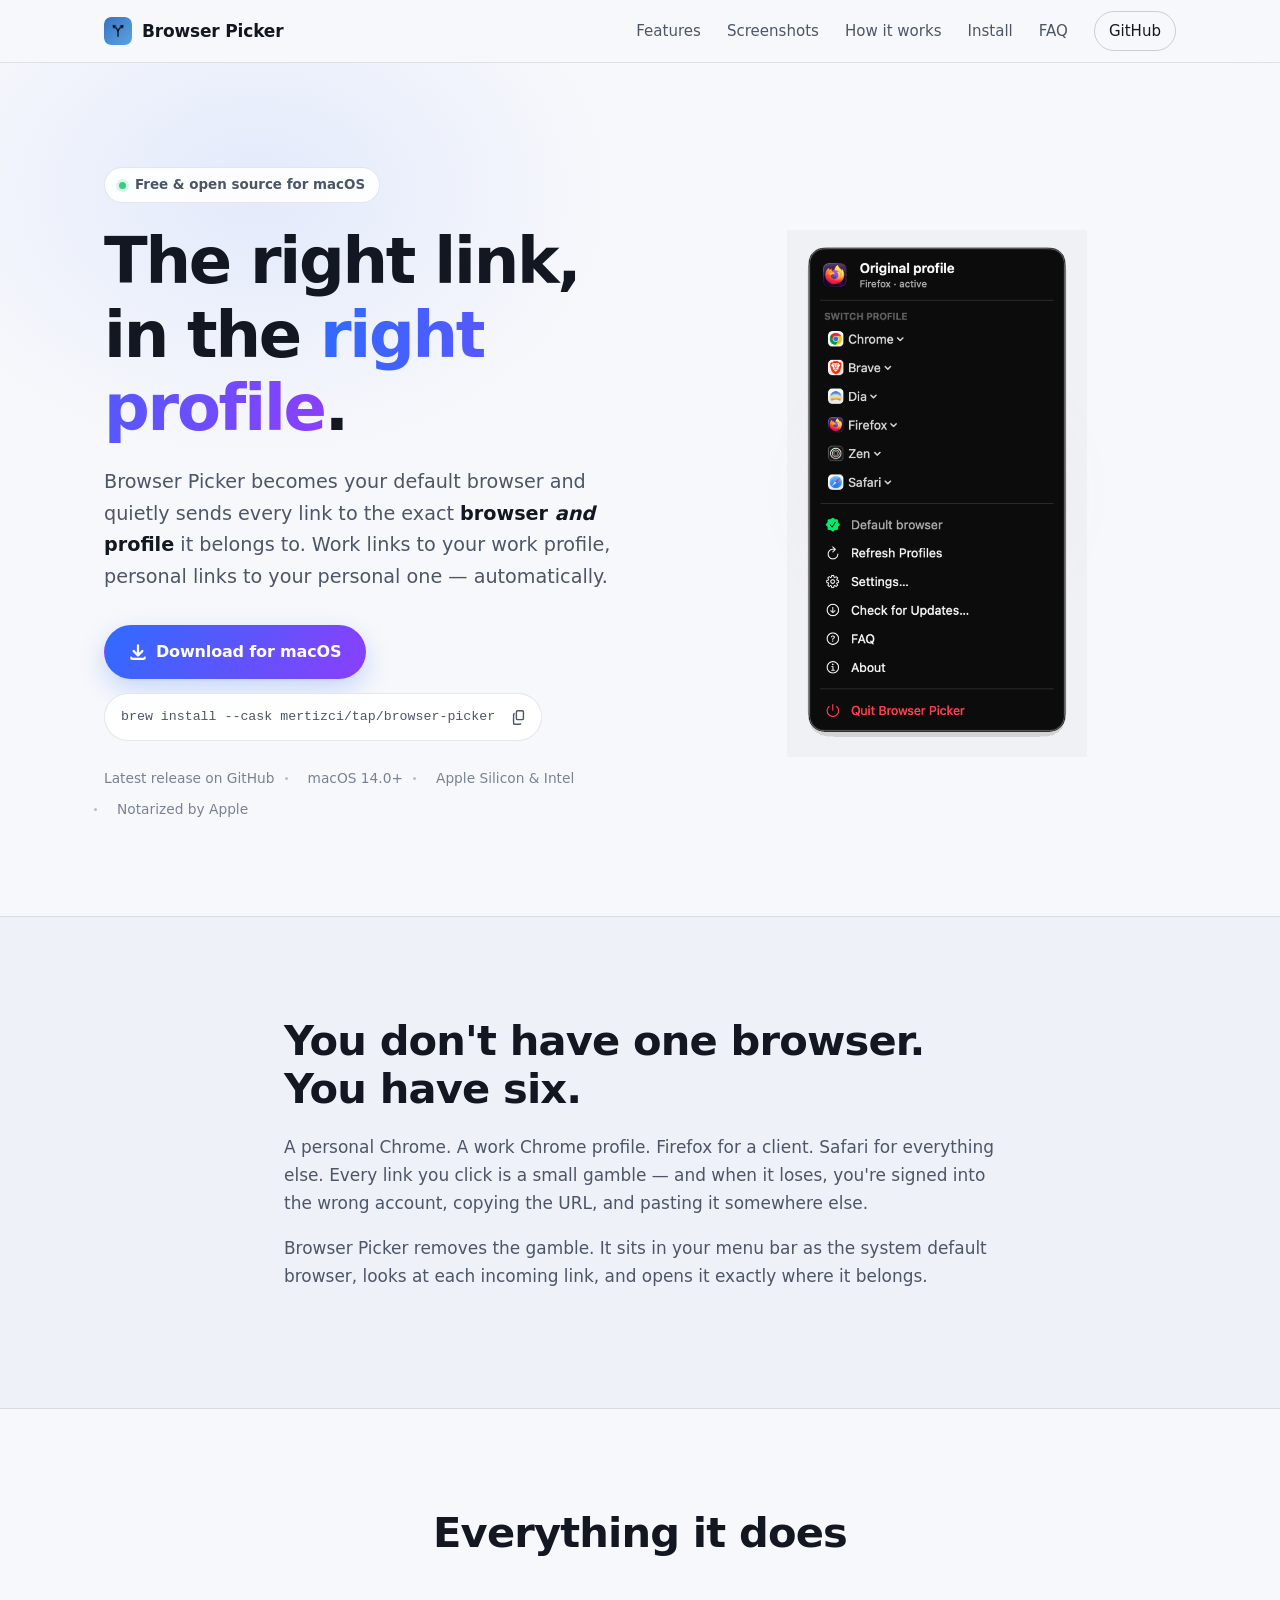
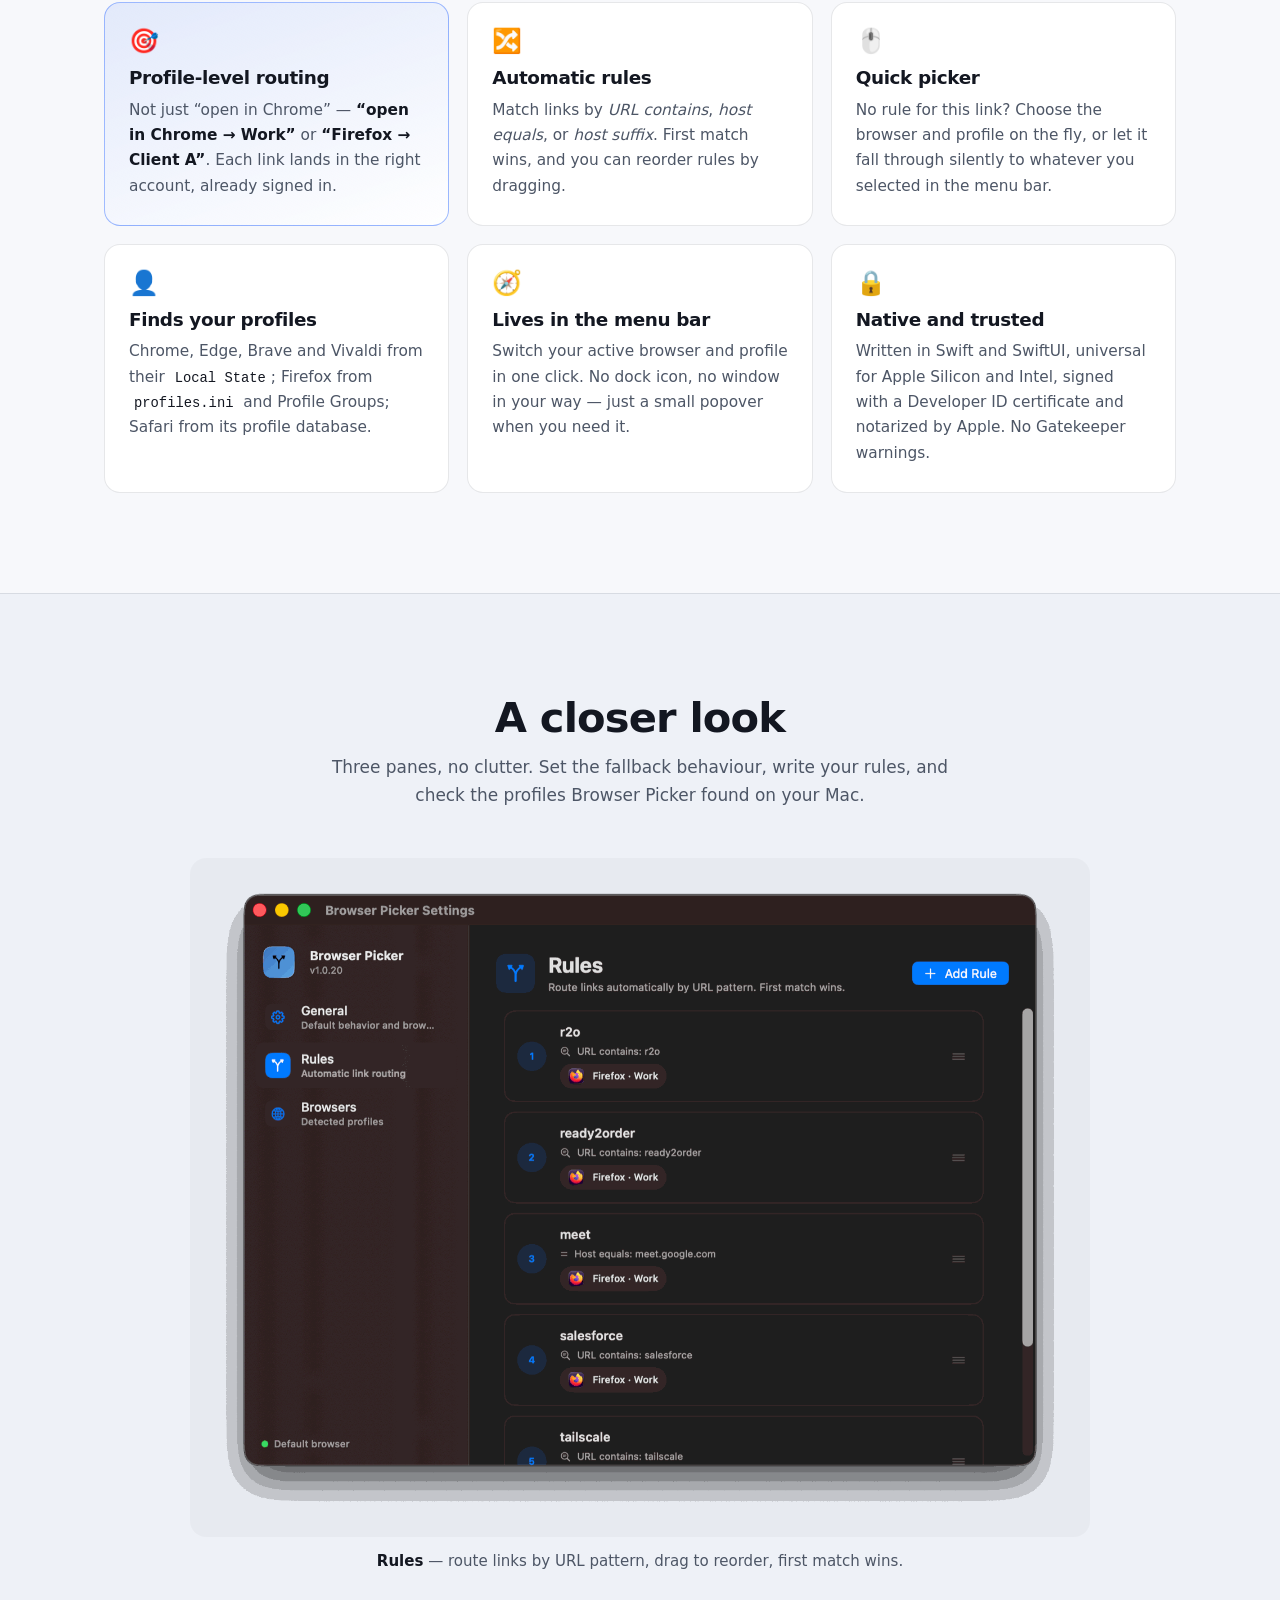
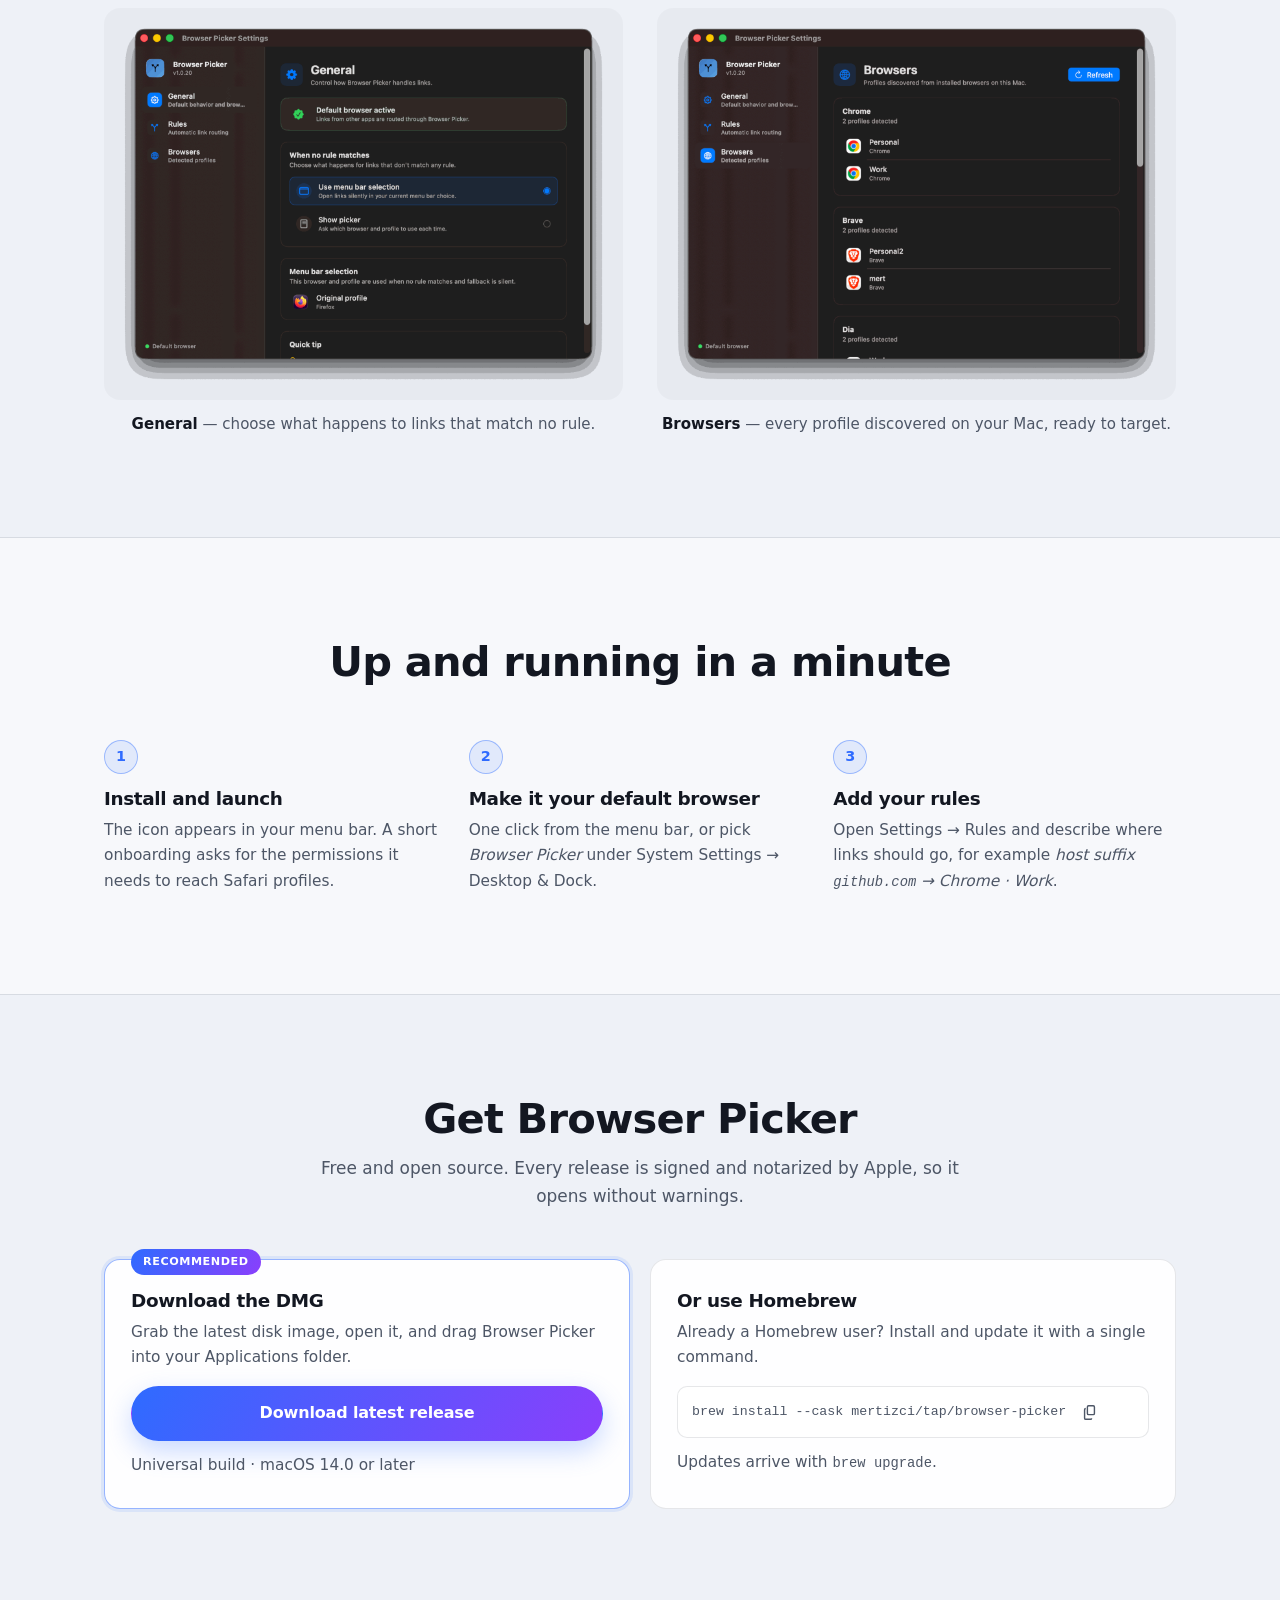
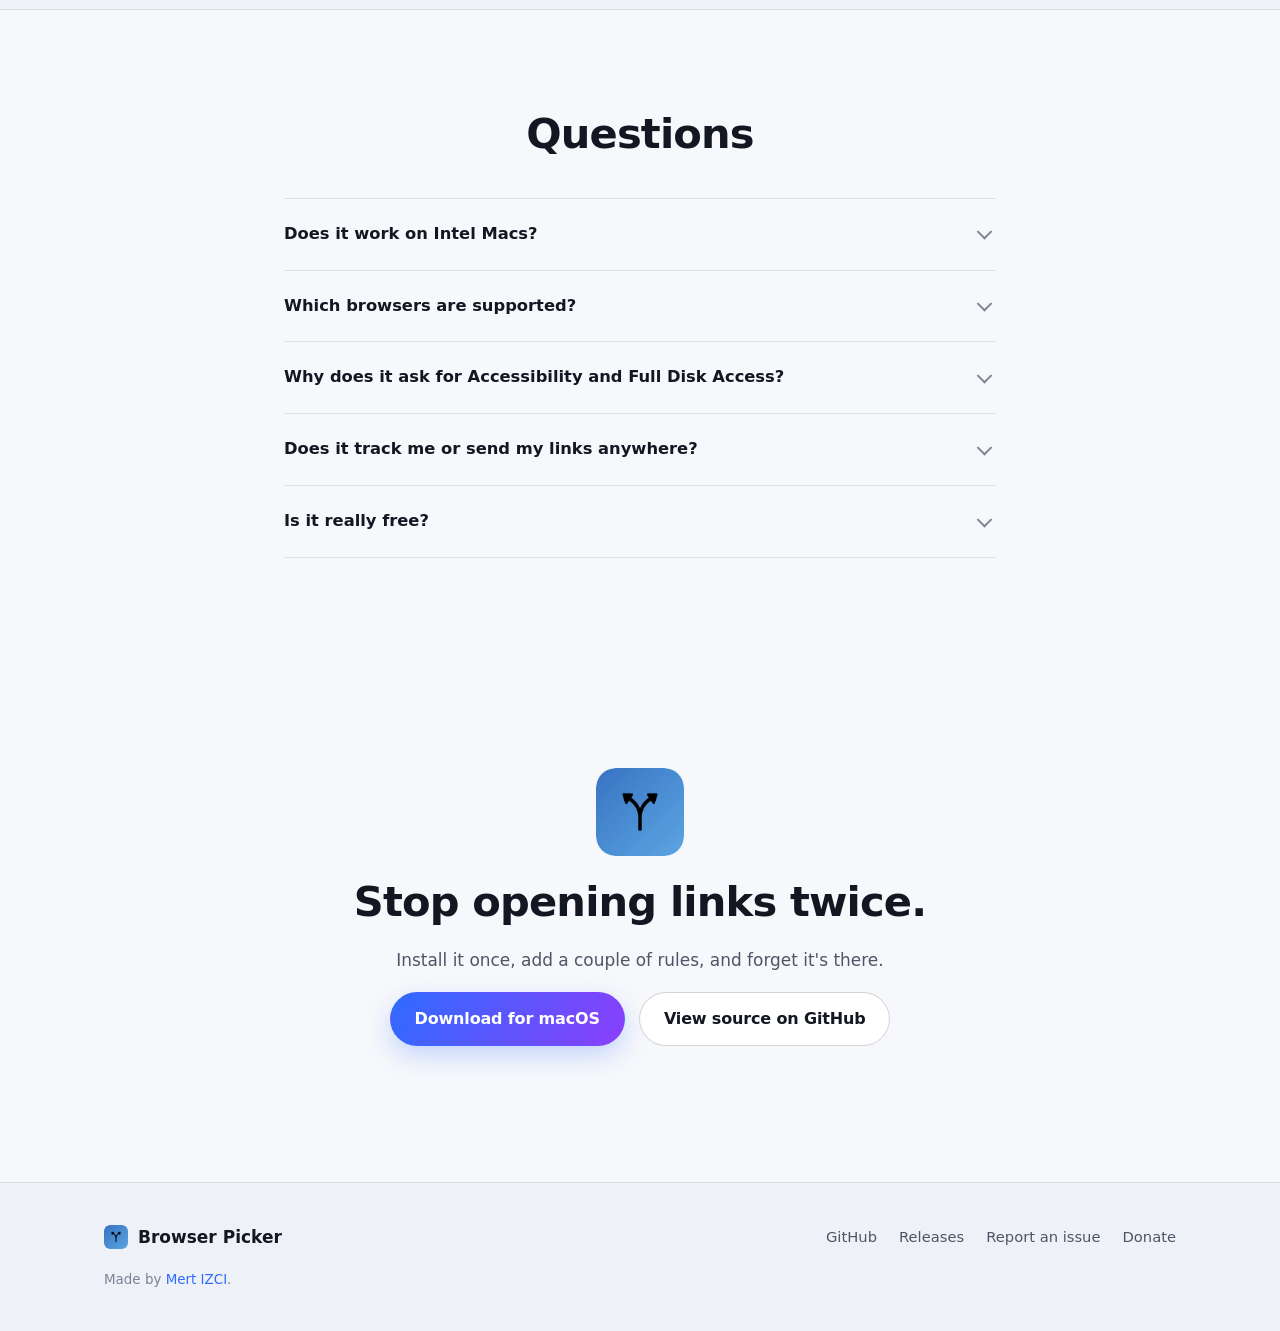
==== docs/index.html @ 1db5d1b0 "Add GitHub Pages landing page and app screenshots Give the project a proper front door for people wh" ====
<!DOCTYPE html>
<html lang="en">
<head>
<meta charset="UTF-8" />
<meta name="viewport" content="width=device-width, initial-scale=1.0" />
<title>Browser Picker — Send every link to the right browser profile on macOS</title>
<meta name="description" content="A native macOS menu bar app that becomes your default browser and routes every link to the right browser and profile — automatically with rules, or with a quick picker." />

<link rel="icon" type="image/png" sizes="128x128" href="assets/icon-128.png" />
<link rel="apple-touch-icon" href="assets/icon-256.png" />
<link rel="canonical" href="https://mertizci.github.io/browser-picker/" />

<meta property="og:type" content="website" />
<meta property="og:title" content="Browser Picker — the right link, in the right browser profile" />
<meta property="og:description" content="Native macOS menu bar app that routes every link to the right browser and profile — automatically with rules, or with a quick picker." />
<meta property="og:url" content="https://mertizci.github.io/browser-picker/" />
<meta property="og:image" content="https://mertizci.github.io/browser-picker/assets/og.jpg" />
<meta property="og:image:width" content="1200" />
<meta property="og:image:height" content="630" />
<meta name="twitter:card" content="summary_large_image" />

<link rel="preconnect" href="https://api.github.com" />
<link rel="stylesheet" href="styles.css" />
</head>
<body>

<a class="skip-link" href="#main">Skip to content</a>

<header class="site-header">
  <div class="container header-inner">
    <a class="brand" href="#top">
      <img src="assets/icon-128.png" alt="" width="28" height="28" />
      <span>Browser Picker</span>
    </a>
    <nav class="site-nav" aria-label="Primary">
      <a href="#features">Features</a>
      <a href="#screenshots">Screenshots</a>
      <a href="#how">How it works</a>
      <a href="#install">Install</a>
      <a href="#faq">FAQ</a>
      <a class="nav-cta" href="https://github.com/mertizci/browser-picker">GitHub</a>
    </nav>
  </div>
</header>

<main id="main">

  <!-- ───────────────────────── Hero ───────────────────────── -->
  <section class="hero" id="top">
    <div class="container hero-inner">
      <div class="hero-copy">
        <p class="eyebrow">
          <span class="dot"></span>
          Free &amp; open source for macOS
        </p>

        <h1>
          The right link,<br />
          in the <span class="grad">right profile</span>.
        </h1>

        <p class="lede">
          Browser Picker becomes your default browser and quietly sends every link to the exact
          <strong>browser <em>and</em> profile</strong> it belongs to. Work links to your work profile,
          personal links to your personal one — automatically.
        </p>

        <div class="cta-row">
          <a class="btn btn-primary" id="download-btn" href="https://github.com/mertizci/browser-picker/releases/latest">
            <svg viewBox="0 0 16 16" width="18" height="18" aria-hidden="true" fill="currentColor">
              <path d="M8 1a1 1 0 0 1 1 1v6.6l2.3-2.3a1 1 0 0 1 1.4 1.4l-4 4a1 1 0 0 1-1.4 0l-4-4a1 1 0 0 1 1.4-1.4L7 8.6V2a1 1 0 0 1 1-1Z"/>
              <path d="M2 12a1 1 0 0 1 1 1v0h10v0a1 1 0 1 1 2 0 2 2 0 0 1-2 2H3a2 2 0 0 1-2-2 1 1 0 0 1 1-1Z"/>
            </svg>
            <span>Download for macOS</span>
          </a>

          <div class="brew" role="group" aria-label="Install with Homebrew">
            <code id="brew-cmd">brew install --cask mertizci/tap/browser-picker</code>
            <button class="copy-btn" type="button" data-copy="#brew-cmd" aria-label="Copy Homebrew command">
              <svg viewBox="0 0 16 16" width="15" height="15" aria-hidden="true" fill="currentColor">
                <path d="M5 2a2 2 0 0 1 2-2h5a2 2 0 0 1 2 2v7a2 2 0 0 1-2 2H7a2 2 0 0 1-2-2V2Zm2-.5a.5.5 0 0 0-.5.5v7a.5.5 0 0 0 .5.5h5a.5.5 0 0 0 .5-.5V2a.5.5 0 0 0-.5-.5H7Z"/>
                <path d="M2 5a2 2 0 0 1 2-2v1.5A.5.5 0 0 0 3.5 5v9a.5.5 0 0 0 .5.5h5a.5.5 0 0 0 .5-.5H11a2 2 0 0 1-2 2H4a2 2 0 0 1-2-2V5Z"/>
              </svg>
            </button>
          </div>
        </div>

        <ul class="meta-row">
          <li id="version-line">Latest release on GitHub</li>
          <li>macOS 14.0+</li>
          <li>Apple Silicon &amp; Intel</li>
          <li>Notarized by Apple</li>
        </ul>
      </div>

      <div class="hero-art">
        <div class="glow" aria-hidden="true"></div>
        <img
          class="shot-menubar"
          src="assets/shots/menubar.png"
          width="569" height="1000"
          alt="The Browser Picker menu bar popover, listing installed browsers with their profiles and a shortcut to Settings."
        />
      </div>
    </div>
  </section>

  <!-- ───────────────────────── Problem ───────────────────────── -->
  <section class="section band" id="why">
    <div class="container narrow">
      <h2>You don't have one browser. You have six.</h2>
      <p class="section-lede">
        A personal Chrome. A work Chrome profile. Firefox for a client. Safari for everything else.
        Every link you click is a small gamble — and when it loses, you're signed into the wrong account,
        copying the URL, and pasting it somewhere else.
      </p>
      <p class="section-lede">
        Browser Picker removes the gamble. It sits in your menu bar as the system default browser,
        looks at each incoming link, and opens it exactly where it belongs.
      </p>
    </div>
  </section>

  <!-- ───────────────────────── Features ───────────────────────── -->
  <section class="section" id="features">
    <div class="container">
      <h2 class="center">Everything it does</h2>

      <div class="feature-grid">
        <article class="card highlight">
          <div class="card-icon">🎯</div>
          <h3>Profile-level routing</h3>
          <p>
            Not just “open in Chrome” — <strong>“open in Chrome → Work”</strong> or
            <strong>“Firefox → Client A”</strong>. Each link lands in the right account, already signed in.
          </p>
        </article>

        <article class="card">
          <div class="card-icon">🔀</div>
          <h3>Automatic rules</h3>
          <p>
            Match links by <em>URL contains</em>, <em>host equals</em>, or <em>host suffix</em>.
            First match wins, and you can reorder rules by dragging.
          </p>
        </article>

        <article class="card">
          <div class="card-icon">🖱️</div>
          <h3>Quick picker</h3>
          <p>
            No rule for this link? Choose the browser and profile on the fly, or let it fall through
            silently to whatever you selected in the menu bar.
          </p>
        </article>

        <article class="card">
          <div class="card-icon">👤</div>
          <h3>Finds your profiles</h3>
          <p>
            Chrome, Edge, Brave and Vivaldi from their <code>Local State</code>; Firefox from
            <code>profiles.ini</code> and Profile Groups; Safari from its profile database.
          </p>
        </article>

        <article class="card">
          <div class="card-icon">🧭</div>
          <h3>Lives in the menu bar</h3>
          <p>
            Switch your active browser and profile in one click. No dock icon, no window in your way —
            just a small popover when you need it.
          </p>
        </article>

        <article class="card">
          <div class="card-icon">🔒</div>
          <h3>Native and trusted</h3>
          <p>
            Written in Swift and SwiftUI, universal for Apple Silicon and Intel, signed with a
            Developer ID certificate and notarized by Apple. No Gatekeeper warnings.
          </p>
        </article>
      </div>
    </div>
  </section>

  <!-- ───────────────────────── Screenshots ───────────────────────── -->
  <section class="section band" id="screenshots">
    <div class="container">
      <h2 class="center">A closer look</h2>
      <p class="center section-lede">
        Three panes, no clutter. Set the fallback behaviour, write your rules, and check the profiles
        Browser Picker found on your Mac.
      </p>

      <div class="shots">
        <figure class="shot">
          <img src="assets/shots/rules.png" width="1600" height="1208" loading="lazy"
               alt="The Rules pane listing numbered routing rules, each showing its match pattern and destination browser profile." />
          <figcaption><strong>Rules</strong> — route links by URL pattern, drag to reorder, first match wins.</figcaption>
        </figure>

        <figure class="shot">
          <img src="assets/shots/settings.png" width="1600" height="1208" loading="lazy"
               alt="The General pane showing default browser status and the fallback behaviour options." />
          <figcaption><strong>General</strong> — choose what happens to links that match no rule.</figcaption>
        </figure>

        <figure class="shot">
          <img src="assets/shots/browsers.png" width="1600" height="1208" loading="lazy"
               alt="The Browsers pane listing detected browsers with the profiles found for each one." />
          <figcaption><strong>Browsers</strong> — every profile discovered on your Mac, ready to target.</figcaption>
        </figure>
      </div>
    </div>
  </section>

  <!-- ───────────────────────── How ───────────────────────── -->
  <section class="section" id="how">
    <div class="container">
      <h2 class="center">Up and running in a minute</h2>

      <ol class="steps">
        <li>
          <span class="step-num">1</span>
          <h3>Install and launch</h3>
          <p>The icon appears in your menu bar. A short onboarding asks for the permissions it needs to reach Safari profiles.</p>
        </li>
        <li>
          <span class="step-num">2</span>
          <h3>Make it your default browser</h3>
          <p>One click from the menu bar, or pick <em>Browser Picker</em> under System Settings → Desktop &amp; Dock.</p>
        </li>
        <li>
          <span class="step-num">3</span>
          <h3>Add your rules</h3>
          <p>Open Settings → Rules and describe where links should go, for example <em>host suffix <code>github.com</code> → Chrome · Work</em>.</p>
        </li>
      </ol>
    </div>
  </section>

  <!-- ───────────────────────── Install ───────────────────────── -->
  <section class="section band" id="install">
    <div class="container">
      <h2 class="center">Get Browser Picker</h2>
      <p class="center section-lede">
        Free and open source. Every release is signed and notarized by Apple, so it opens without warnings.
      </p>

      <div class="install-grid">
        <div class="install-card recommended">
          <span class="ribbon">Recommended</span>
          <h3>Download the DMG</h3>
          <p>Grab the latest disk image, open it, and drag Browser Picker into your Applications folder.</p>
          <a class="btn btn-primary full" id="dmg-btn" href="https://github.com/mertizci/browser-picker/releases/latest">
            Download latest release
          </a>
          <p class="fineprint" id="release-note">Universal build · macOS 14.0 or later</p>
        </div>

        <div class="install-card">
          <h3>Or use Homebrew</h3>
          <p>Already a Homebrew user? Install and update it with a single command.</p>
          <div class="brew standalone">
            <code id="brew-cmd-2">brew install --cask mertizci/tap/browser-picker</code>
            <button class="copy-btn" type="button" data-copy="#brew-cmd-2" aria-label="Copy Homebrew command">
              <svg viewBox="0 0 16 16" width="15" height="15" aria-hidden="true" fill="currentColor">
                <path d="M5 2a2 2 0 0 1 2-2h5a2 2 0 0 1 2 2v7a2 2 0 0 1-2 2H7a2 2 0 0 1-2-2V2Zm2-.5a.5.5 0 0 0-.5.5v7a.5.5 0 0 0 .5.5h5a.5.5 0 0 0 .5-.5V2a.5.5 0 0 0-.5-.5H7Z"/>
                <path d="M2 5a2 2 0 0 1 2-2v1.5A.5.5 0 0 0 3.5 5v9a.5.5 0 0 0 .5.5h5a.5.5 0 0 0 .5-.5H11a2 2 0 0 1-2 2H4a2 2 0 0 1-2-2V5Z"/>
              </svg>
            </button>
          </div>
          <p class="fineprint">Updates arrive with <code>brew upgrade</code>.</p>
        </div>
      </div>
    </div>
  </section>

  <!-- ───────────────────────── FAQ ───────────────────────── -->
  <section class="section" id="faq">
    <div class="container narrow">
      <h2 class="center">Questions</h2>

      <details>
        <summary>Does it work on Intel Macs?</summary>
        <p>Yes. Browser Picker ships as a universal binary, so it runs natively on both Apple Silicon and Intel Macs. It requires macOS 14.0 (Sonoma) or later.</p>
      </details>

      <details>
        <summary>Which browsers are supported?</summary>
        <p>Safari, Google Chrome, Microsoft Edge, Brave, Vivaldi and Firefox — including their individual profiles.</p>
      </details>

      <details>
        <summary>Why does it ask for Accessibility and Full Disk Access?</summary>
        <p>Only for Safari. Safari has no public way to open a link in a specific profile, so Browser Picker drives Safari's own <em>File</em> menu to do it, and reads Safari's profile names from a protected file. Other browsers need no permissions at all.</p>
      </details>

      <details>
        <summary>Does it track me or send my links anywhere?</summary>
        <p>No. Everything happens on your Mac. There is no analytics, no account, and no network traffic other than an optional check for new releases on GitHub. Your settings live in a plain JSON file in your Library folder.</p>
      </details>

      <details>
        <summary>Is it really free?</summary>
        <p>Yes, and the source is on GitHub. If it saves you time, you're welcome to buy me a coffee — but nothing is locked behind it.</p>
      </details>
    </div>
  </section>

  <!-- ───────────────────────── Final CTA ───────────────────────── -->
  <section class="section final-cta">
    <div class="container narrow center">
      <img src="assets/icon-256.png" alt="" width="88" height="88" class="final-icon" />
      <h2>Stop opening links twice.</h2>
      <p class="section-lede">Install it once, add a couple of rules, and forget it's there.</p>
      <div class="cta-row center-row">
        <a class="btn btn-primary" href="https://github.com/mertizci/browser-picker/releases/latest">Download for macOS</a>
        <a class="btn btn-ghost" href="https://github.com/mertizci/browser-picker">View source on GitHub</a>
      </div>
    </div>
  </section>

</main>

<footer class="site-footer">
  <div class="container footer-inner">
    <div class="footer-brand">
      <img src="assets/icon-128.png" alt="" width="24" height="24" />
      <span>Browser Picker</span>
    </div>

    <nav class="footer-links" aria-label="Footer">
      <a href="https://github.com/mertizci/browser-picker">GitHub</a>
      <a href="https://github.com/mertizci/browser-picker/releases">Releases</a>
      <a href="https://github.com/mertizci/browser-picker/issues">Report an issue</a>
      <a href="https://www.paypal.com/donate/?hosted_button_id=8BKTHWAHUPWPG">Donate</a>
    </nav>

    <p class="footer-note">
      Made by <a href="mailto:mertizci@gmail.com">Mert IZCI</a>.
    </p>
  </div>
</footer>

<script src="script.js"></script>
</body>
</html>
---- docs/styles.css ----
/* ============================================================
   Browser Picker — landing page
   Dark by default, follows the system appearance.
   ============================================================ */

:root {
  --bg: #0b0d12;
  --bg-band: #0e111a;
  --surface: rgba(255, 255, 255, 0.045);
  --surface-strong: rgba(255, 255, 255, 0.07);
  --border: rgba(255, 255, 255, 0.1);
  --border-strong: rgba(255, 255, 255, 0.16);

  --text: #eef1f7;
  --text-dim: #a3acbd;
  --text-faint: #6f7889;

  --accent: #5b8cff;
  --accent-2: #a56bff;
  --accent-soft: rgba(91, 140, 255, 0.14);

  --radius-s: 10px;
  --radius: 16px;
  --radius-l: 22px;

  --shadow: 0 24px 60px rgba(0, 0, 0, 0.5);
  --maxw: 1120px;

  --font: -apple-system, BlinkMacSystemFont, "SF Pro Text", "Segoe UI", Inter,
          system-ui, sans-serif;
  --mono: ui-monospace, SFMono-Regular, "SF Mono", Menlo, Consolas, monospace;
}

@media (prefers-color-scheme: light) {
  :root {
    --bg: #f7f8fb;
    --bg-band: #eef1f7;
    --surface: rgba(255, 255, 255, 0.9);
    --surface-strong: #ffffff;
    --border: rgba(10, 20, 40, 0.1);
    --border-strong: rgba(10, 20, 40, 0.18);

    --text: #131721;
    --text-dim: #4d5666;
    --text-faint: #798294;

    --accent: #2f6bff;
    --accent-2: #8a3ffc;
    --accent-soft: rgba(47, 107, 255, 0.1);

    --shadow: 0 20px 50px rgba(20, 30, 60, 0.14);
  }
}

/* ── Base ─────────────────────────────────────────────────── */

* { box-sizing: border-box; }

html { scroll-behavior: smooth; }

@media (prefers-reduced-motion: reduce) {
  html { scroll-behavior: auto; }
  *, *::before, *::after { animation: none !important; transition: none !important; }
}

body {
  margin: 0;
  background: var(--bg);
  color: var(--text);
  font-family: var(--font);
  font-size: 17px;
  line-height: 1.65;
  -webkit-font-smoothing: antialiased;
  overflow-x: hidden;
}

img { max-width: 100%; display: block; }

a { color: var(--accent); text-decoration: none; }
a:hover { text-decoration: underline; }

code {
  font-family: var(--mono);
  font-size: 0.9em;
}

h1, h2, h3 {
  line-height: 1.15;
  letter-spacing: -0.02em;
  margin: 0 0 0.5em;
  font-weight: 680;
}

h2 { font-size: clamp(1.8rem, 3.6vw, 2.6rem); }
h3 { font-size: 1.15rem; font-weight: 640; }

p { margin: 0 0 1em; }

.container {
  width: 100%;
  max-width: var(--maxw);
  margin: 0 auto;
  padding: 0 24px;
}

.container.narrow { max-width: 760px; }
.center { text-align: center; }

.skip-link {
  position: absolute;
  left: -9999px;
  top: 0;
  background: var(--accent);
  color: #fff;
  padding: 10px 16px;
  z-index: 100;
}
.skip-link:focus { left: 12px; top: 12px; }

:focus-visible {
  outline: 2px solid var(--accent);
  outline-offset: 3px;
  border-radius: 6px;
}

/* ── Header ───────────────────────────────────────────────── */

.site-header {
  position: sticky;
  top: 0;
  z-index: 50;
  backdrop-filter: saturate(180%) blur(20px);
  -webkit-backdrop-filter: saturate(180%) blur(20px);
  background: color-mix(in srgb, var(--bg) 78%, transparent);
  border-bottom: 1px solid var(--border);
}

.header-inner {
  display: flex;
  align-items: center;
  justify-content: space-between;
  gap: 20px;
  height: 62px;
}

.brand {
  display: inline-flex;
  align-items: center;
  gap: 10px;
  color: var(--text);
  font-weight: 640;
  letter-spacing: -0.01em;
}
.brand:hover { text-decoration: none; }
.brand img { border-radius: 7px; }

.site-nav {
  display: flex;
  align-items: center;
  gap: 26px;
  font-size: 0.94rem;
}
.site-nav a { color: var(--text-dim); }
.site-nav a:hover { color: var(--text); text-decoration: none; }

.nav-cta {
  padding: 7px 14px;
  border: 1px solid var(--border-strong);
  border-radius: 999px;
  color: var(--text) !important;
}
.nav-cta:hover { background: var(--surface-strong); }

@media (max-width: 780px) {
  .site-nav a:not(.nav-cta) { display: none; }
}

/* ── Hero ─────────────────────────────────────────────────── */

.hero {
  position: relative;
  padding: clamp(56px, 9vw, 104px) 0 clamp(60px, 8vw, 96px);
  overflow: hidden;
}

.hero::before {
  content: "";
  position: absolute;
  inset: -30% 40% 40% -20%;
  background: radial-gradient(closest-side, var(--accent-soft), transparent 70%);
  pointer-events: none;
}

.hero-inner {
  position: relative;
  display: grid;
  grid-template-columns: 1.05fr 0.95fr;
  gap: clamp(32px, 5vw, 64px);
  align-items: center;
}

@media (max-width: 940px) {
  .hero-inner { grid-template-columns: 1fr; }
  .hero-art { order: -1; }
}

.eyebrow {
  display: inline-flex;
  align-items: center;
  gap: 9px;
  font-size: 0.84rem;
  font-weight: 560;
  color: var(--text-dim);
  background: var(--surface);
  border: 1px solid var(--border);
  padding: 6px 14px;
  border-radius: 999px;
  margin-bottom: 22px;
}

.dot {
  width: 7px;
  height: 7px;
  border-radius: 50%;
  background: #35d07f;
  box-shadow: 0 0 0 3px rgba(53, 208, 127, 0.18);
}

h1 {
  font-size: clamp(2.5rem, 6vw, 4rem);
  font-weight: 720;
  letter-spacing: -0.035em;
  margin-bottom: 20px;
}

.grad {
  background: linear-gradient(100deg, var(--accent), var(--accent-2));
  -webkit-background-clip: text;
  background-clip: text;
  color: transparent;
}

.lede {
  font-size: clamp(1.02rem, 1.6vw, 1.2rem);
  color: var(--text-dim);
  max-width: 54ch;
  margin-bottom: 32px;
}
.lede strong { color: var(--text); font-weight: 620; }

/* Buttons */

.cta-row {
  display: flex;
  flex-wrap: wrap;
  align-items: center;
  gap: 14px;
  margin-bottom: 26px;
}
.center-row { justify-content: center; }

.btn {
  display: inline-flex;
  align-items: center;
  justify-content: center;
  gap: 9px;
  padding: 13px 24px;
  border-radius: 999px;
  font-size: 1rem;
  font-weight: 600;
  letter-spacing: -0.01em;
  border: 1px solid transparent;
  cursor: pointer;
  transition: transform 0.16s ease, box-shadow 0.16s ease, background 0.16s ease;
  white-space: nowrap;
}
.btn:hover { text-decoration: none; transform: translateY(-1px); }
.btn.full { width: 100%; }

.btn-primary {
  color: #fff;
  background: linear-gradient(120deg, var(--accent), var(--accent-2));
  box-shadow: 0 10px 26px rgba(91, 140, 255, 0.32);
}
.btn-primary:hover { box-shadow: 0 14px 34px rgba(91, 140, 255, 0.42); }

.btn-ghost {
  color: var(--text);
  background: var(--surface);
  border-color: var(--border-strong);
}
.btn-ghost:hover { background: var(--surface-strong); }

/* Homebrew snippet */

.brew {
  display: inline-flex;
  align-items: center;
  gap: 8px;
  background: var(--surface);
  border: 1px solid var(--border);
  border-radius: 999px;
  padding: 8px 8px 8px 16px;
  max-width: 100%;
}
.brew.standalone {
  display: flex;
  border-radius: var(--radius-s);
  padding: 10px 10px 10px 14px;
  margin-bottom: 12px;
}
.brew code {
  color: var(--text-dim);
  font-size: 0.83rem;
  overflow-x: auto;
  white-space: nowrap;
  scrollbar-width: none;
}
.brew code::-webkit-scrollbar { display: none; }

.copy-btn {
  flex: none;
  display: inline-grid;
  place-items: center;
  width: 30px;
  height: 30px;
  border-radius: 50%;
  border: none;
  cursor: pointer;
  color: var(--text-dim);
  background: var(--surface-strong);
  transition: color 0.15s ease, background 0.15s ease;
}
.copy-btn:hover { color: var(--text); }
.copy-btn.copied { color: #35d07f; }

.meta-row {
  display: flex;
  flex-wrap: wrap;
  gap: 8px 20px;
  list-style: none;
  margin: 0;
  padding: 0;
  font-size: 0.86rem;
  color: var(--text-faint);
}
.meta-row li { display: inline-flex; align-items: center; gap: 20px; }
.meta-row li + li::before {
  content: "";
  width: 3px;
  height: 3px;
  border-radius: 50%;
  background: currentColor;
  opacity: 0.5;
  margin-left: -10px;
}

/* ── Hero artwork (CSS mockup) ────────────────────────────── */

.hero-art { position: relative; display: grid; place-items: center; }

.glow {
  position: absolute;
  width: 78%;
  height: 70%;
  background: radial-gradient(closest-side, rgba(165, 107, 255, 0.24), transparent 72%);
  filter: blur(28px);
}

.shot-menubar {
  position: relative;
  width: min(300px, 72%);
  height: auto;
}

/* ── Sections ─────────────────────────────────────────────── */

.section { padding: clamp(60px, 8vw, 100px) 0; }

.band {
  background: var(--bg-band);
  border-block: 1px solid var(--border);
}

.section-lede {
  font-size: 1.06rem;
  color: var(--text-dim);
}
.center .section-lede, .center.section-lede { margin-inline: auto; max-width: 62ch; }
.section h2.center { margin-bottom: 12px; }
.section .center.section-lede { margin-bottom: 48px; }

/* Feature grid */

.feature-grid {
  display: grid;
  grid-template-columns: repeat(auto-fit, minmax(290px, 1fr));
  gap: 18px;
  margin-top: 46px;
}

.card {
  background: var(--surface);
  border: 1px solid var(--border);
  border-radius: var(--radius);
  padding: 26px 24px;
  transition: transform 0.18s ease, border-color 0.18s ease;
}
.card:hover { transform: translateY(-3px); border-color: var(--border-strong); }
.card p { margin: 0; color: var(--text-dim); font-size: 0.96rem; }
.card strong { color: var(--text); }
.card code { color: var(--text); background: var(--surface-strong); padding: 1px 5px; border-radius: 5px; }

.card.highlight {
  border-color: color-mix(in srgb, var(--accent) 45%, transparent);
  background: linear-gradient(160deg, var(--accent-soft), var(--surface));
}

.card-icon {
  font-size: 1.5rem;
  line-height: 1;
  margin-bottom: 14px;
}

/* Screenshots */

.shots {
  display: grid;
  gap: 34px;
  margin-top: 48px;
}

.shot { margin: 0; }

.shot img {
  width: 100%;
  height: auto;
  border-radius: var(--radius);
}

.shot figcaption {
  margin-top: 12px;
  text-align: center;
  font-size: 0.94rem;
  color: var(--text-dim);
}
.shot figcaption strong { color: var(--text); font-weight: 620; }

@media (min-width: 860px) {
  .shots {
    grid-template-columns: repeat(2, 1fr);
    align-items: start;
  }
  /* The Rules pane is the headline feature, so give it the full width. */
  .shot:first-child { grid-column: 1 / -1; }
  .shot:first-child img { max-width: 900px; margin-inline: auto; }
}

/* Steps */

.steps {
  list-style: none;
  counter-reset: step;
  display: grid;
  grid-template-columns: repeat(auto-fit, minmax(260px, 1fr));
  gap: 22px;
  margin: 46px 0 0;
  padding: 0;
}
.steps li { position: relative; padding-top: 8px; }
.steps p { color: var(--text-dim); font-size: 0.96rem; margin: 0; }

.step-num {
  display: grid;
  place-items: center;
  width: 34px;
  height: 34px;
  border-radius: 50%;
  margin-bottom: 14px;
  font-size: 0.9rem;
  font-weight: 700;
  color: var(--accent);
  background: var(--accent-soft);
  border: 1px solid color-mix(in srgb, var(--accent) 40%, transparent);
}

/* Install */

.install-grid {
  display: grid;
  grid-template-columns: repeat(auto-fit, minmax(300px, 1fr));
  gap: 20px;
  margin-top: 12px;
}

.install-card {
  position: relative;
  background: var(--surface);
  border: 1px solid var(--border);
  border-radius: var(--radius);
  padding: 30px 26px;
}
.install-card p { color: var(--text-dim); font-size: 0.96rem; }
.install-card.recommended {
  border-color: color-mix(in srgb, var(--accent) 50%, transparent);
  box-shadow: 0 0 0 3px var(--accent-soft);
}

.ribbon {
  position: absolute;
  top: -11px;
  left: 26px;
  font-size: 0.7rem;
  font-weight: 700;
  letter-spacing: 0.05em;
  text-transform: uppercase;
  color: #fff;
  background: linear-gradient(120deg, var(--accent), var(--accent-2));
  border-radius: 999px;
  padding: 4px 12px;
}

.fineprint {
  margin: 12px 0 0;
  font-size: 0.82rem;
  color: var(--text-faint);
}

/* FAQ */

details {
  border-bottom: 1px solid var(--border);
  padding: 4px 0;
}
details:first-of-type { border-top: 1px solid var(--border); margin-top: 40px; }

summary {
  cursor: pointer;
  list-style: none;
  padding: 18px 34px 18px 0;
  font-size: 1.02rem;
  font-weight: 600;
  position: relative;
}
summary::-webkit-details-marker { display: none; }

summary::after {
  content: "";
  position: absolute;
  right: 6px;
  top: 50%;
  width: 9px;
  height: 9px;
  border-right: 2px solid var(--text-faint);
  border-bottom: 2px solid var(--text-faint);
  transform: translateY(-70%) rotate(45deg);
  transition: transform 0.2s ease;
}
details[open] summary::after { transform: translateY(-30%) rotate(-135deg); }

details p {
  margin: 0 0 20px;
  color: var(--text-dim);
  font-size: 0.98rem;
  max-width: 68ch;
}

/* Final CTA */

.final-cta { padding-block: clamp(70px, 9vw, 110px); }
.final-icon { margin: 0 auto 22px; border-radius: 20px; }

/* ── Footer ───────────────────────────────────────────────── */

.site-footer {
  border-top: 1px solid var(--border);
  background: var(--bg-band);
  padding: 40px 0;
}

.footer-inner {
  display: flex;
  flex-wrap: wrap;
  align-items: center;
  justify-content: space-between;
  gap: 18px;
}

.footer-brand {
  display: inline-flex;
  align-items: center;
  gap: 10px;
  font-weight: 620;
}
.footer-brand img { border-radius: 6px; }

.footer-links {
  display: flex;
  flex-wrap: wrap;
  gap: 22px;
  font-size: 0.92rem;
}
.footer-links a { color: var(--text-dim); }
.footer-links a:hover { color: var(--text); }

.footer-note {
  width: 100%;
  margin: 0;
  font-size: 0.84rem;
  color: var(--text-faint);
}
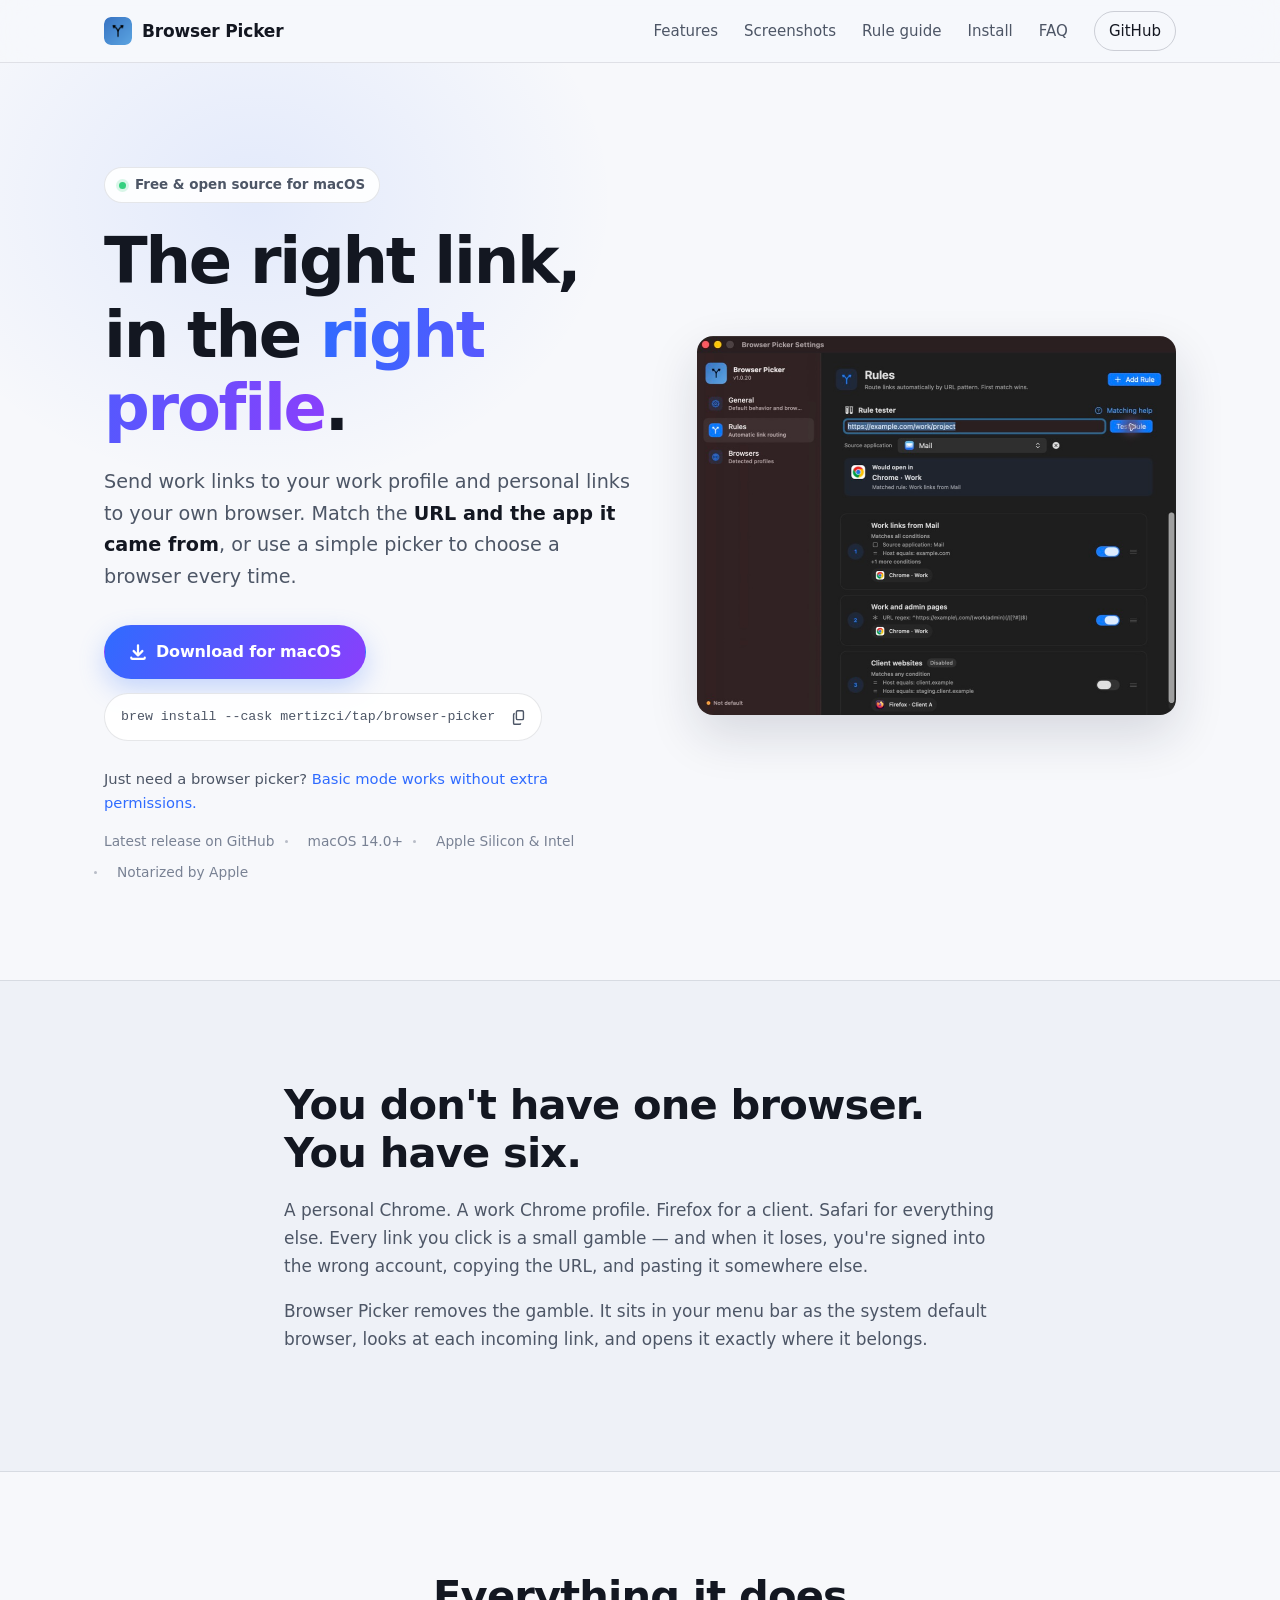
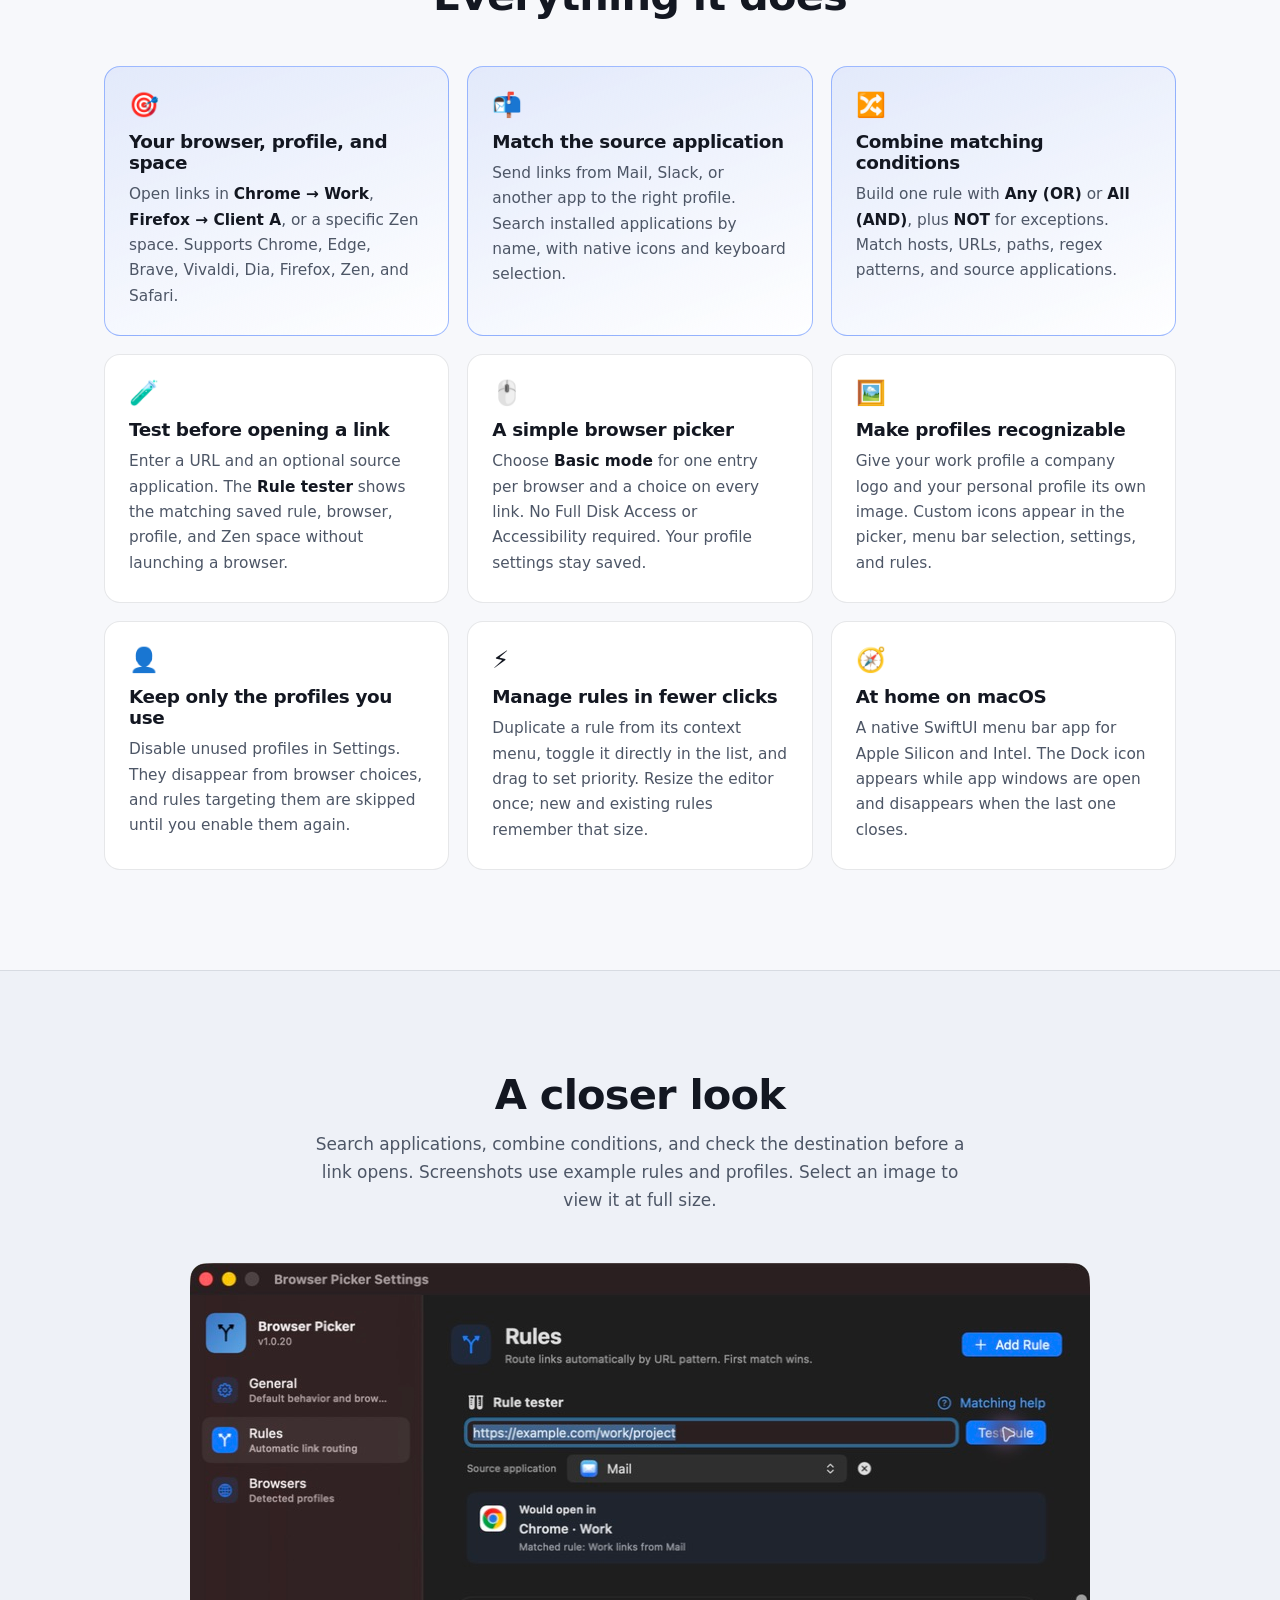
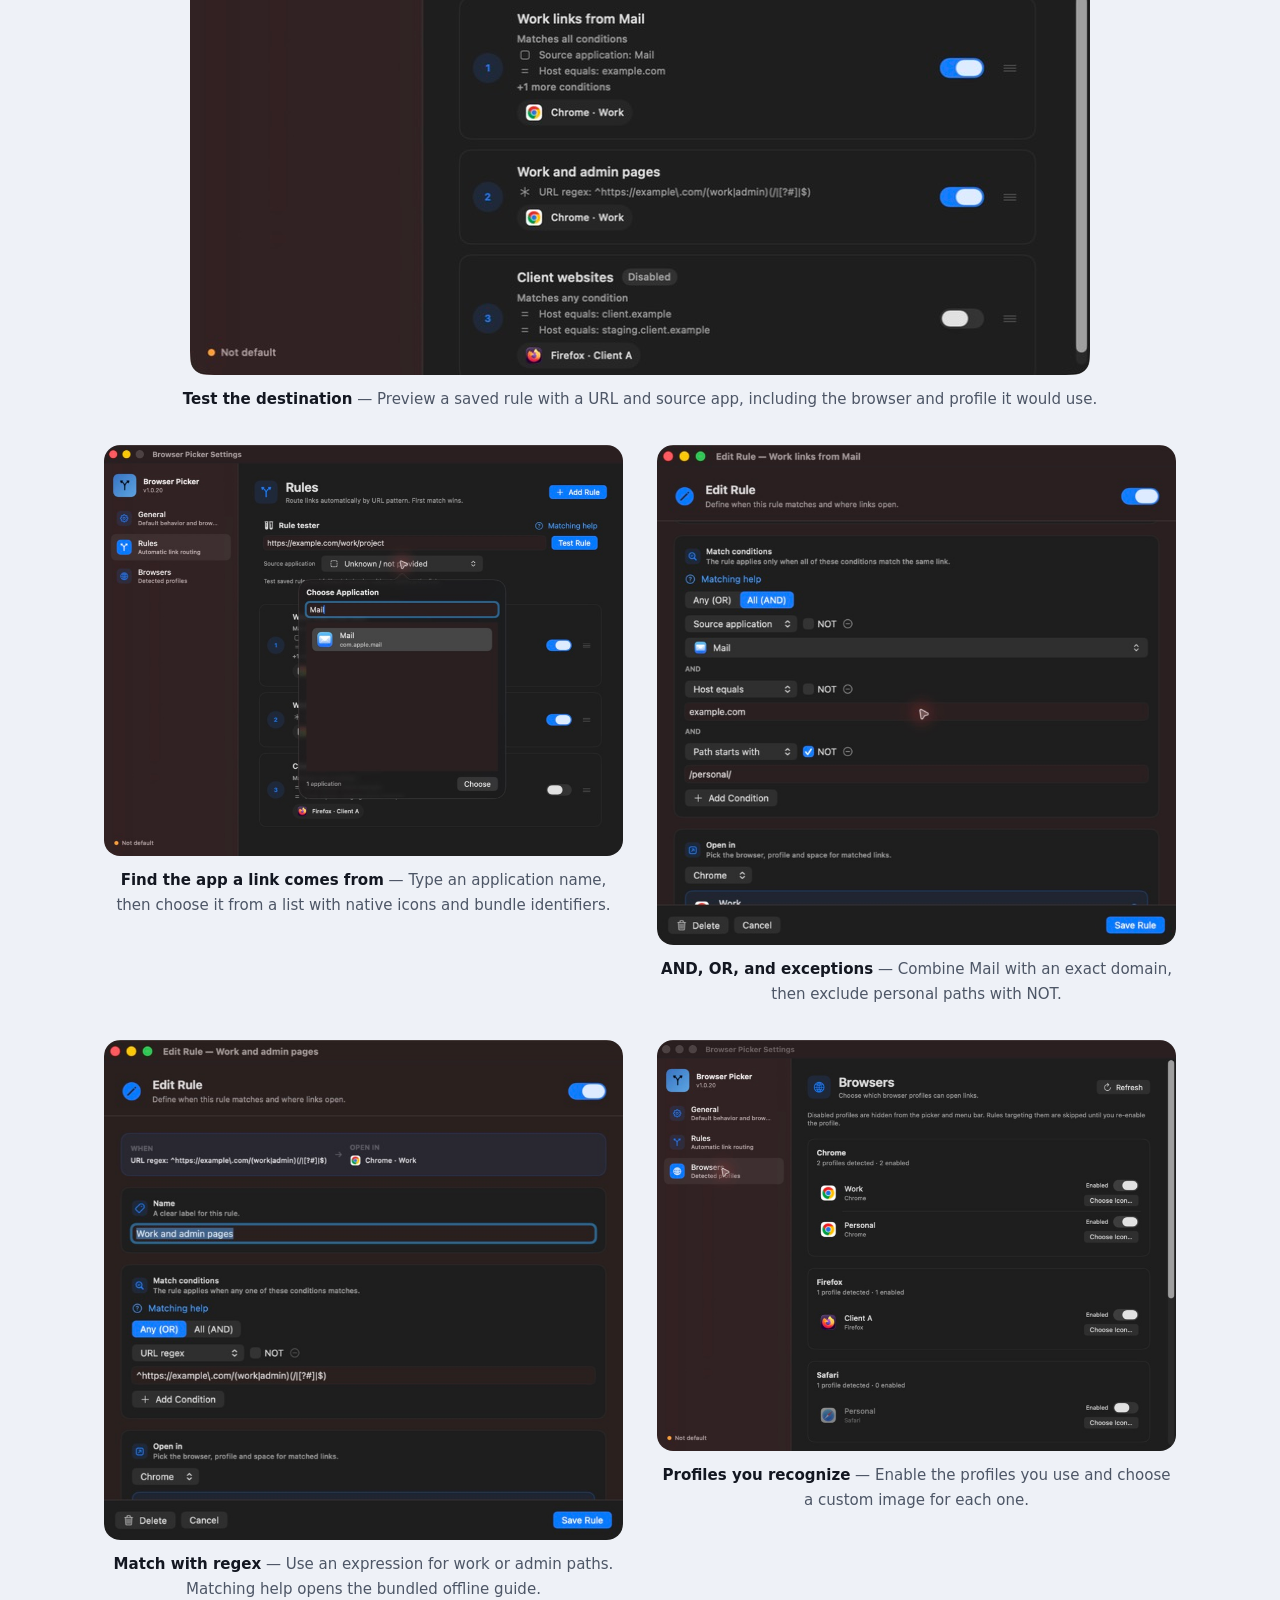
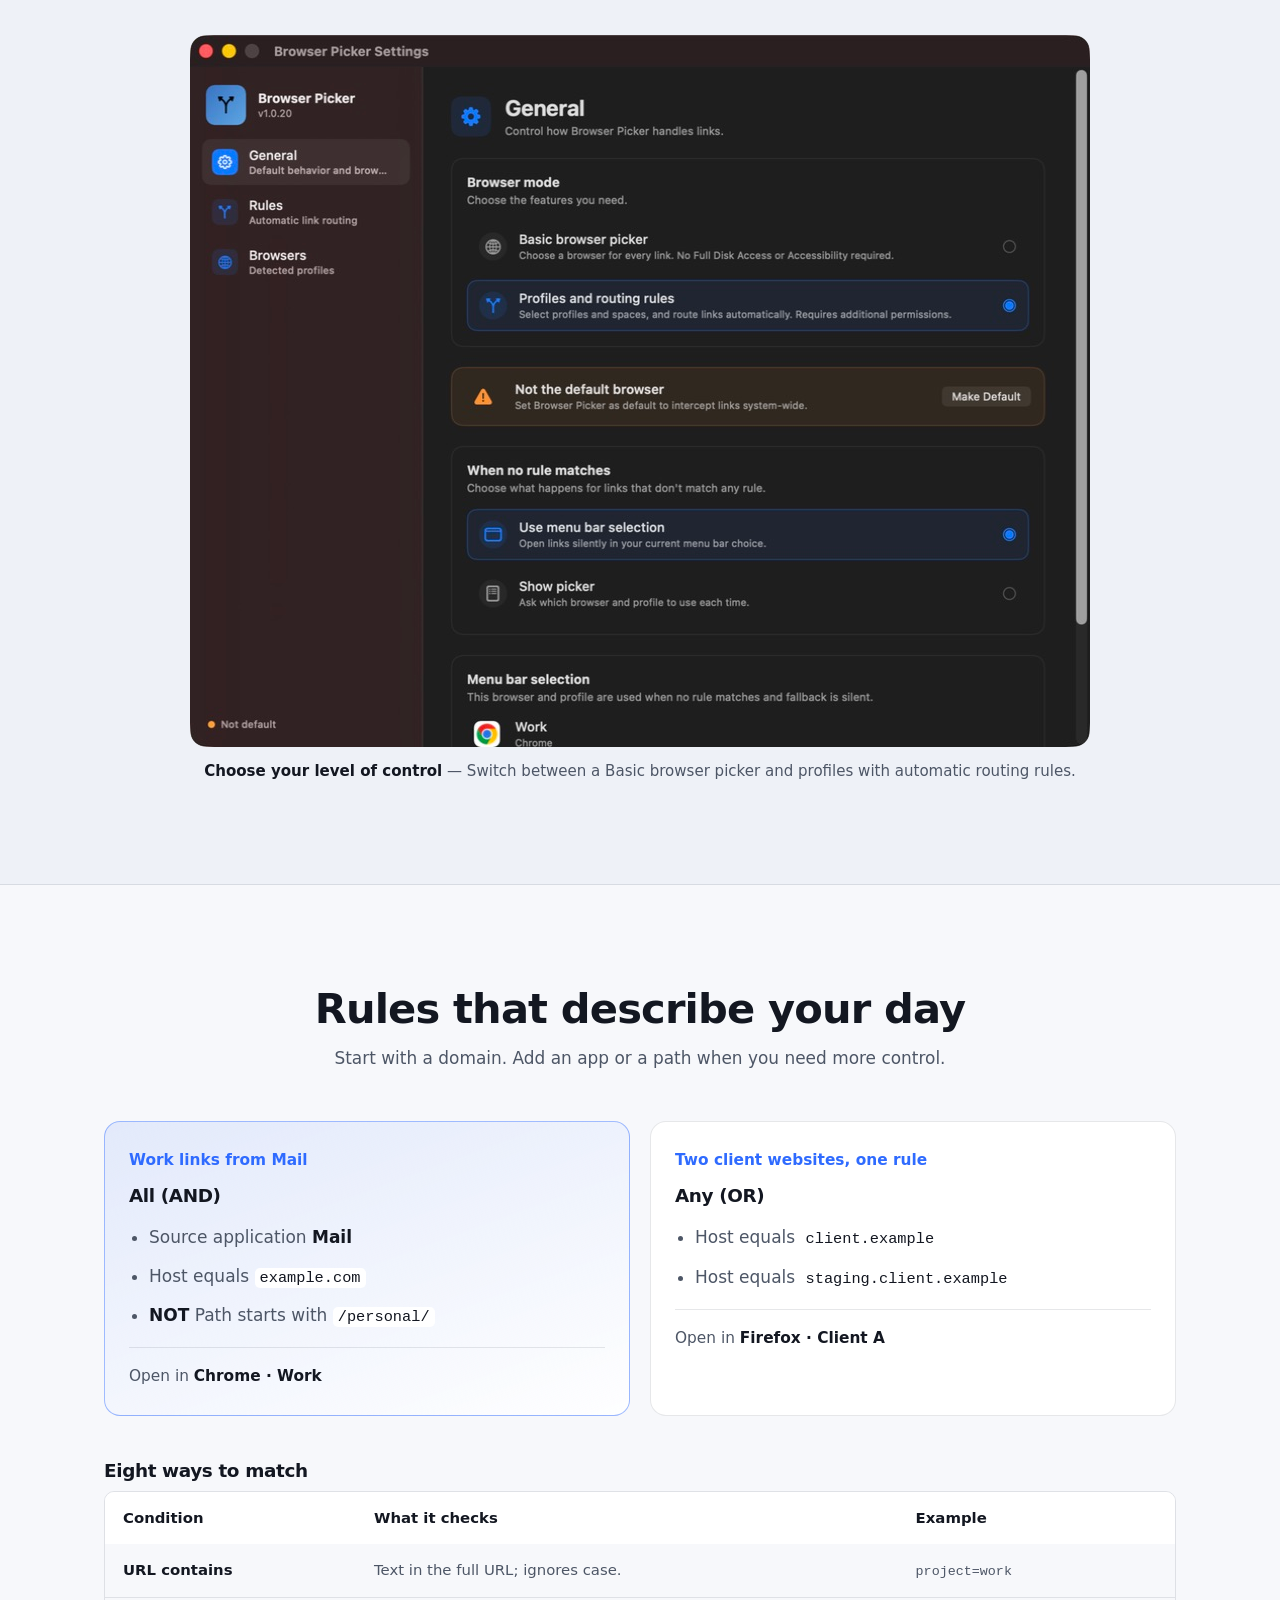
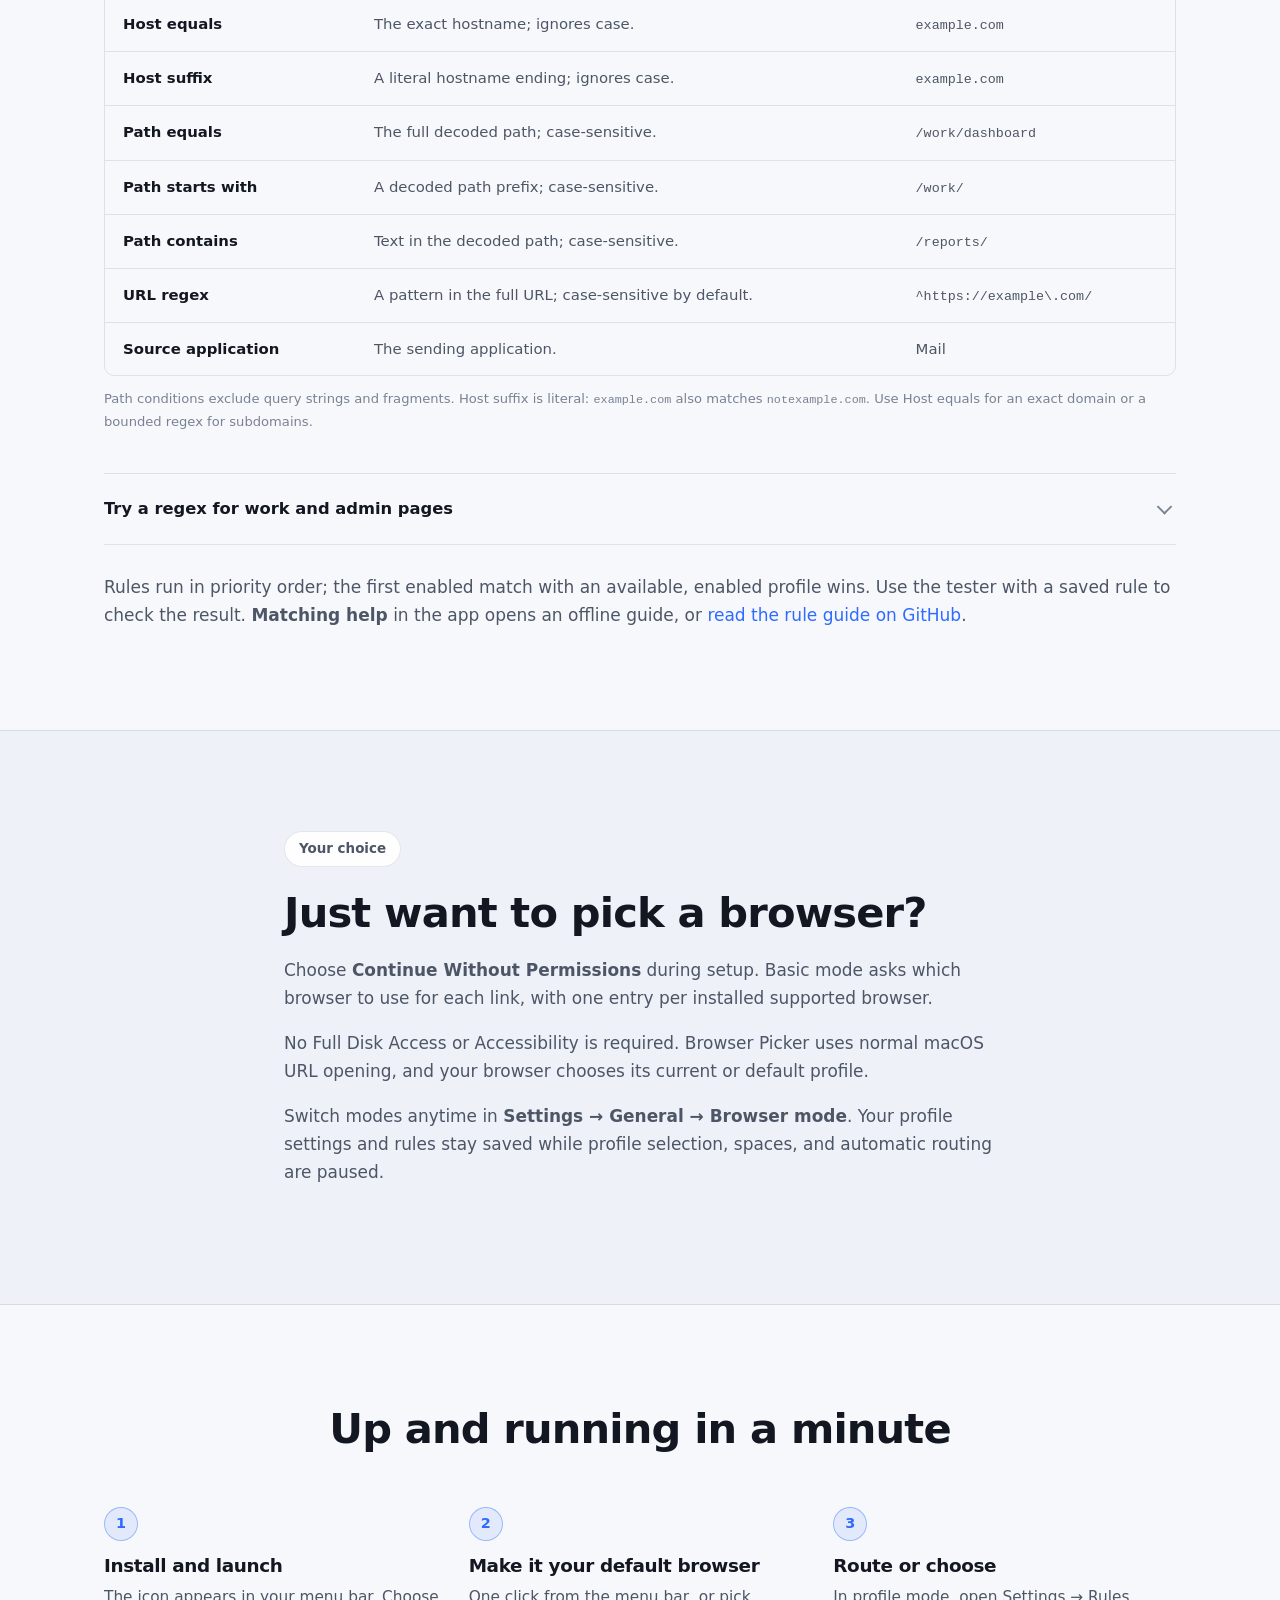
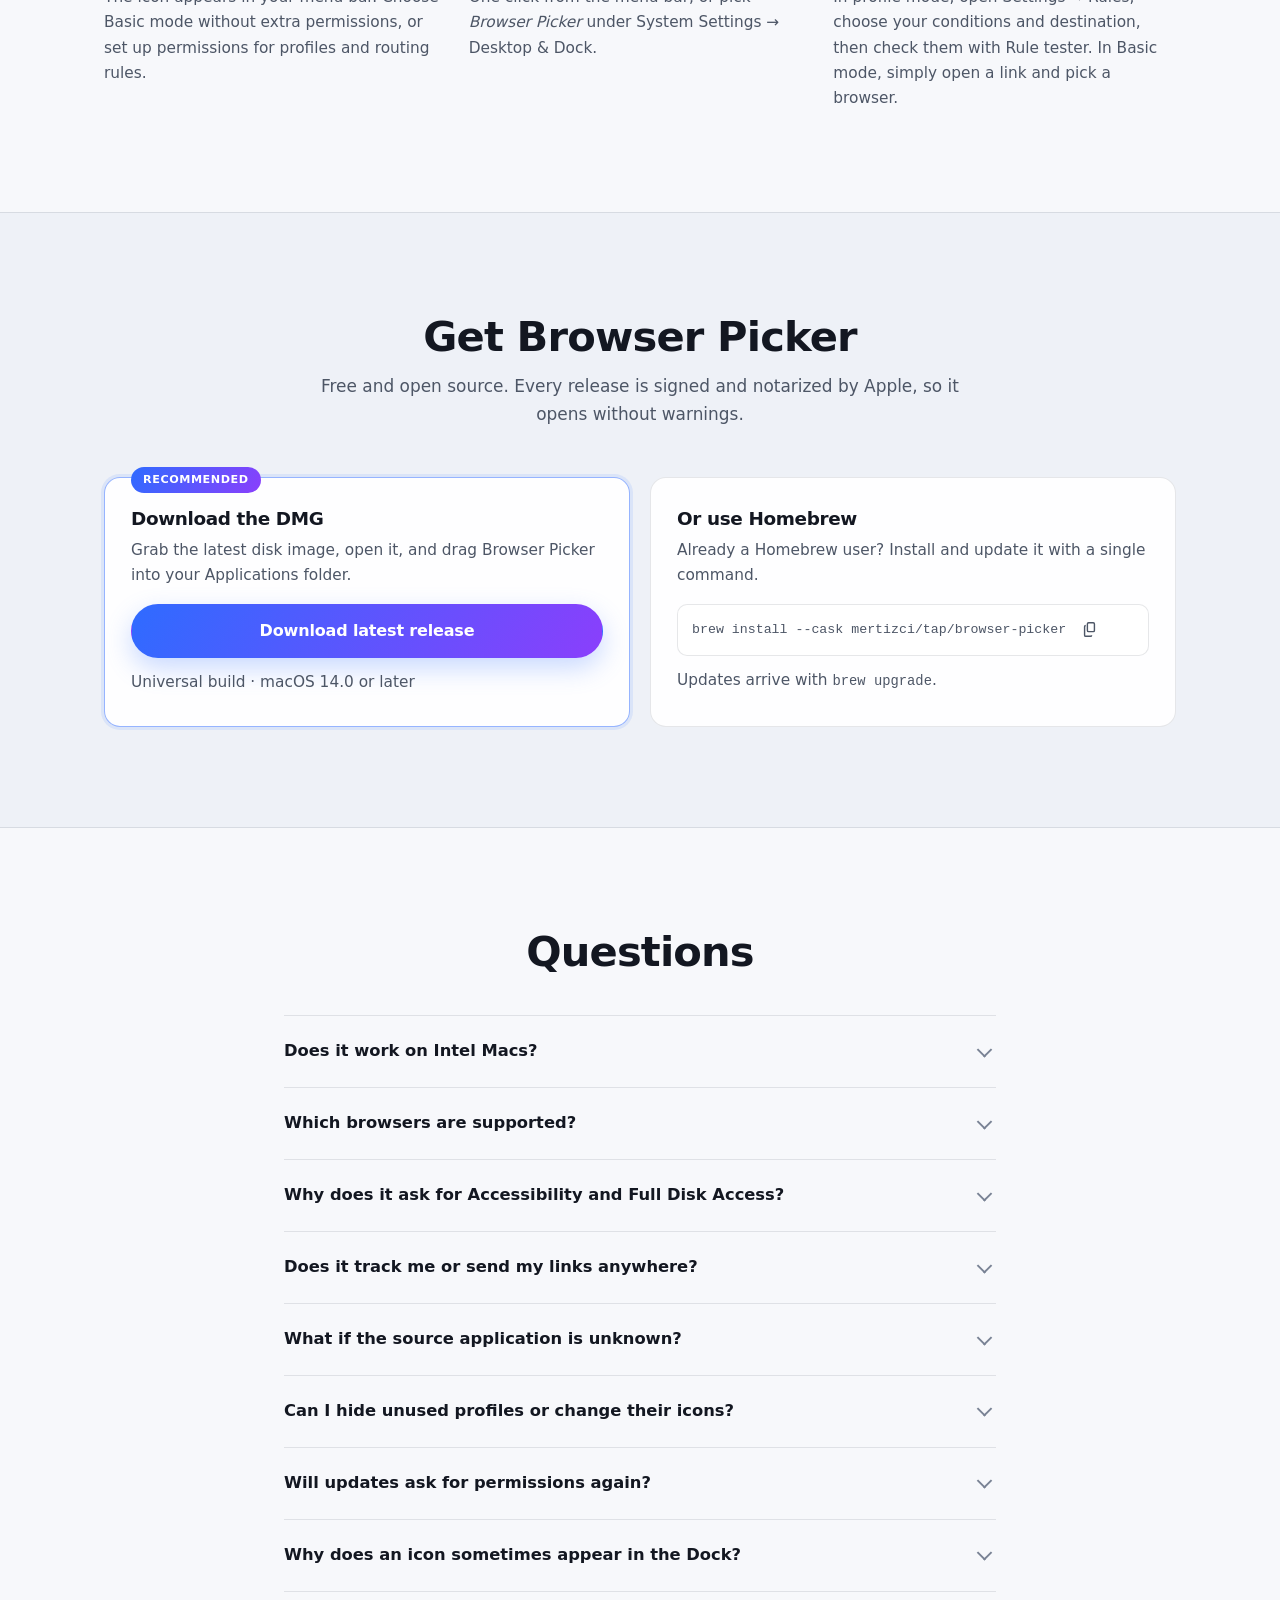
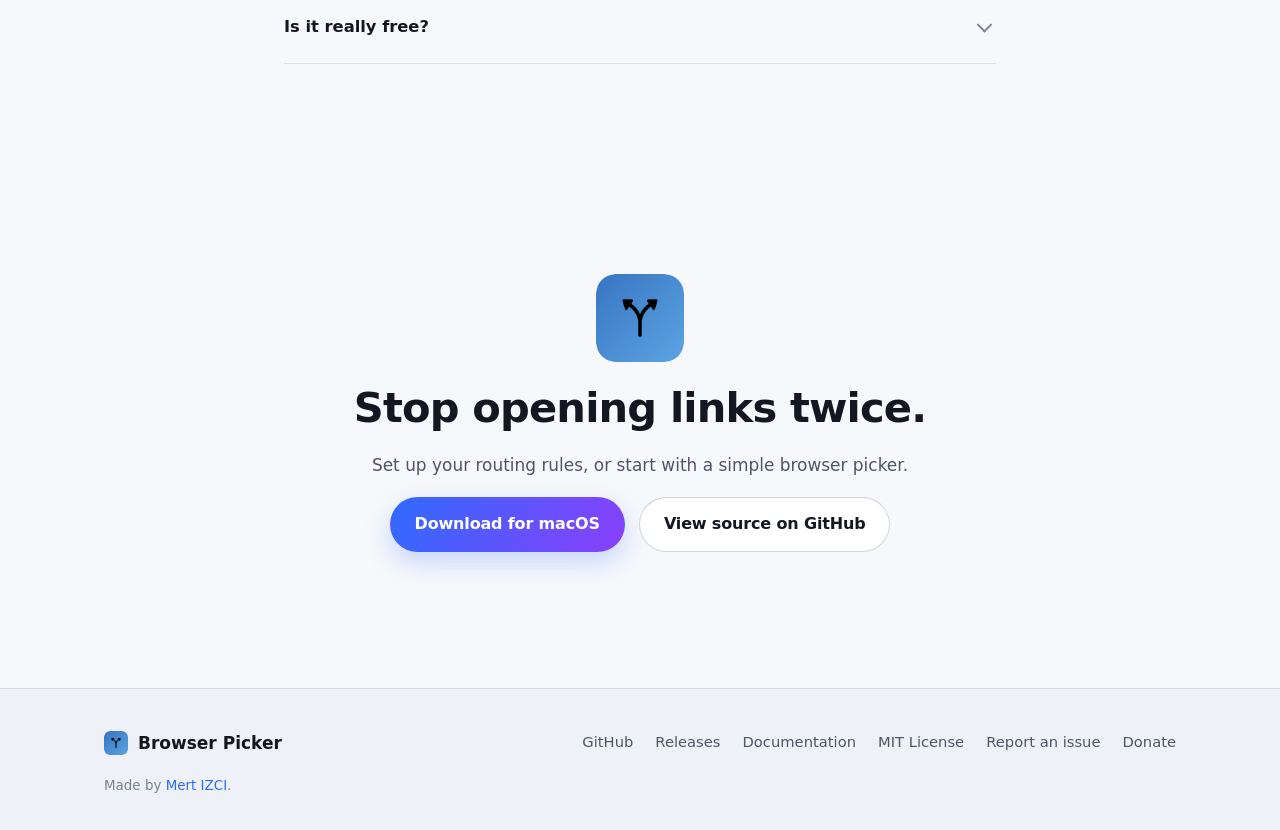
==== commit fce8a433: "Update website for advanced rules and Basic mode" ====
--- a/docs/index.html
+++ b/docs/index.html
@@ -3,8 +3,8 @@
 <head>
 <meta charset="UTF-8" />
 <meta name="viewport" content="width=device-width, initial-scale=1.0" />
-<title>Browser Picker — Send every link to the right browser profile on macOS</title>
-<meta name="description" content="A native macOS menu bar app that becomes your default browser and routes every link to the right browser and profile — automatically with rules, or with a quick picker." />
+<title>Browser Picker — Browser profiles, smart rules, or a simple picker for macOS</title>
+<meta name="description" content="Route macOS links by URL and source application with AND/OR/NOT rules, regex, and a rule tester. Customize profiles or use a simple browser picker without extra permissions." />
 
 <link rel="icon" type="image/png" sizes="128x128" href="assets/icon-128.png" />
 <link rel="apple-touch-icon" href="assets/icon-256.png" />
@@ -12,7 +12,7 @@
 
 <meta property="og:type" content="website" />
 <meta property="og:title" content="Browser Picker — the right link, in the right browser profile" />
-<meta property="og:description" content="Native macOS menu bar app that routes every link to the right browser and profile — automatically with rules, or with a quick picker." />
+<meta property="og:description" content="Route links by URL and source application, test your rules, and customize browser profiles. Or choose Basic mode without extra permissions." />
 <meta property="og:url" content="https://mertizci.github.io/browser-picker/" />
 <meta property="og:image" content="https://mertizci.github.io/browser-picker/assets/og.jpg" />
 <meta property="og:image:width" content="1200" />
@@ -35,7 +35,7 @@
     <nav class="site-nav" aria-label="Primary">
       <a href="#features">Features</a>
       <a href="#screenshots">Screenshots</a>
-      <a href="#how">How it works</a>
+      <a href="#matching">Rule guide</a>
       <a href="#install">Install</a>
       <a href="#faq">FAQ</a>
       <a class="nav-cta" href="https://github.com/mertizci/browser-picker">GitHub</a>
@@ -60,9 +60,9 @@
         </h1>
 
         <p class="lede">
-          Browser Picker becomes your default browser and quietly sends every link to the exact
-          <strong>browser <em>and</em> profile</strong> it belongs to. Work links to your work profile,
-          personal links to your personal one — automatically.
+          Send work links to your work profile and personal links to your own browser.
+          Match the <strong>URL and the app it came from</strong>, or use a simple picker
+          to choose a browser every time.
         </p>
 
         <div class="cta-row">
@@ -85,6 +85,8 @@
           </div>
         </div>
 
+        <p class="hero-note">Just need a browser picker? <a href="#basic-mode">Basic mode works without extra permissions.</a></p>
+
         <ul class="meta-row">
           <li id="version-line">Latest release on GitHub</li>
           <li>macOS 14.0+</li>
@@ -96,10 +98,10 @@
       <div class="hero-art">
         <div class="glow" aria-hidden="true"></div>
         <img
-          class="shot-menubar"
-          src="assets/shots/menubar.png"
-          width="569" height="1000"
-          alt="The Browser Picker menu bar popover, listing installed browsers with their profiles and a shortcut to Settings."
+          class="shot-hero"
+          src="assets/shots/rule-tester.jpg"
+          width="900" height="712"
+          alt="Rule tester showing that a link from Mail would open in Chrome Work, above a list of routing rules."
         />
       </div>
     </div>
@@ -128,57 +130,49 @@
 
       <div class="feature-grid">
         <article class="card highlight">
-          <div class="card-icon">🎯</div>
-          <h3>Profile-level routing</h3>
-          <p>
-            Not just “open in Chrome” — <strong>“open in Chrome → Work”</strong> or
-            <strong>“Firefox → Client A”</strong>. Each link lands in the right account, already signed in.
-          </p>
-        </article>
-
-        <article class="card">
-          <div class="card-icon">🔀</div>
-          <h3>Automatic rules</h3>
-          <p>
-            Match links by <em>URL contains</em>, <em>host equals</em>, or <em>host suffix</em>.
-            First match wins, and you can reorder rules by dragging.
-          </p>
-        </article>
-
-        <article class="card">
-          <div class="card-icon">🖱️</div>
-          <h3>Quick picker</h3>
-          <p>
-            No rule for this link? Choose the browser and profile on the fly, or let it fall through
-            silently to whatever you selected in the menu bar.
-          </p>
-        </article>
-
-        <article class="card">
-          <div class="card-icon">👤</div>
-          <h3>Finds your profiles</h3>
-          <p>
-            Chrome, Edge, Brave and Vivaldi from their <code>Local State</code>; Firefox from
-            <code>profiles.ini</code> and Profile Groups; Safari from its profile database.
-          </p>
-        </article>
-
-        <article class="card">
-          <div class="card-icon">🧭</div>
-          <h3>Lives in the menu bar</h3>
-          <p>
-            Switch your active browser and profile in one click. No dock icon, no window in your way —
-            just a small popover when you need it.
-          </p>
-        </article>
-
-        <article class="card">
-          <div class="card-icon">🔒</div>
-          <h3>Native and trusted</h3>
-          <p>
-            Written in Swift and SwiftUI, universal for Apple Silicon and Intel, signed with a
-            Developer ID certificate and notarized by Apple. No Gatekeeper warnings.
-          </p>
+          <div class="card-icon" aria-hidden="true">🎯</div>
+          <h3>Your browser, profile, and space</h3>
+          <p>Open links in <strong>Chrome → Work</strong>, <strong>Firefox → Client A</strong>, or a specific Zen space. Supports Chrome, Edge, Brave, Vivaldi, Dia, Firefox, Zen, and Safari.</p>
+        </article>
+        <article class="card highlight">
+          <div class="card-icon" aria-hidden="true">📬</div>
+          <h3>Match the source application</h3>
+          <p>Send links from Mail, Slack, or another app to the right profile. Search installed applications by name, with native icons and keyboard selection.</p>
+        </article>
+        <article class="card highlight">
+          <div class="card-icon" aria-hidden="true">🔀</div>
+          <h3>Combine matching conditions</h3>
+          <p>Build one rule with <strong>Any (OR)</strong> or <strong>All (AND)</strong>, plus <strong>NOT</strong> for exceptions. Match hosts, URLs, paths, regex patterns, and source applications.</p>
+        </article>
+        <article class="card">
+          <div class="card-icon" aria-hidden="true">🧪</div>
+          <h3>Test before opening a link</h3>
+          <p>Enter a URL and an optional source application. The <strong>Rule tester</strong> shows the matching saved rule, browser, profile, and Zen space without launching a browser.</p>
+        </article>
+        <article class="card">
+          <div class="card-icon" aria-hidden="true">🖱️</div>
+          <h3>A simple browser picker</h3>
+          <p>Choose <strong>Basic mode</strong> for one entry per browser and a choice on every link. No Full Disk Access or Accessibility required. Your profile settings stay saved.</p>
+        </article>
+        <article class="card">
+          <div class="card-icon" aria-hidden="true">🖼️</div>
+          <h3>Make profiles recognizable</h3>
+          <p>Give your work profile a company logo and your personal profile its own image. Custom icons appear in the picker, menu bar selection, settings, and rules.</p>
+        </article>
+        <article class="card">
+          <div class="card-icon" aria-hidden="true">👤</div>
+          <h3>Keep only the profiles you use</h3>
+          <p>Disable unused profiles in Settings. They disappear from browser choices, and rules targeting them are skipped until you enable them again.</p>
+        </article>
+        <article class="card">
+          <div class="card-icon" aria-hidden="true">⚡</div>
+          <h3>Manage rules in fewer clicks</h3>
+          <p>Duplicate a rule from its context menu, toggle it directly in the list, and drag to set priority. Resize the editor once; new and existing rules remember that size.</p>
+        </article>
+        <article class="card">
+          <div class="card-icon" aria-hidden="true">🧭</div>
+          <h3>At home on macOS</h3>
+          <p>A native SwiftUI menu bar app for Apple Silicon and Intel. The Dock icon appears while app windows are open and disappears when the last one closes.</p>
         </article>
       </div>
     </div>
@@ -189,29 +183,112 @@
     <div class="container">
       <h2 class="center">A closer look</h2>
       <p class="center section-lede">
-        Three panes, no clutter. Set the fallback behaviour, write your rules, and check the profiles
-        Browser Picker found on your Mac.
+        Search applications, combine conditions, and check the destination before a link opens.
+        Screenshots use example rules and profiles. Select an image to view it at full size.
       </p>
 
       <div class="shots">
         <figure class="shot">
-          <img src="assets/shots/rules.png" width="1600" height="1208" loading="lazy"
-               alt="The Rules pane listing numbered routing rules, each showing its match pattern and destination browser profile." />
-          <figcaption><strong>Rules</strong> — route links by URL pattern, drag to reorder, first match wins.</figcaption>
-        </figure>
-
-        <figure class="shot">
-          <img src="assets/shots/settings.png" width="1600" height="1208" loading="lazy"
-               alt="The General pane showing default browser status and the fallback behaviour options." />
-          <figcaption><strong>General</strong> — choose what happens to links that match no rule.</figcaption>
-        </figure>
-
-        <figure class="shot">
-          <img src="assets/shots/browsers.png" width="1600" height="1208" loading="lazy"
-               alt="The Browsers pane listing detected browsers with the profiles found for each one." />
-          <figcaption><strong>Browsers</strong> — every profile discovered on your Mac, ready to target.</figcaption>
-        </figure>
-      </div>
+          <a href="assets/shots/rule-tester.jpg" target="_blank" rel="noopener" aria-label="View test the destination screenshot at full size (opens a new tab)">
+            <img src="assets/shots/rule-tester.jpg" width="900" height="712" loading="lazy" alt="Test the destination: Preview a saved rule with a URL and source app, including the browser and profile it would use." />
+          </a>
+          <figcaption><strong>Test the destination</strong> — Preview a saved rule with a URL and source app, including the browser and profile it would use.</figcaption>
+        </figure>
+        <figure class="shot">
+          <a href="assets/shots/source-application.jpg" target="_blank" rel="noopener" aria-label="View find the app a link comes from screenshot at full size (opens a new tab)">
+            <img src="assets/shots/source-application.jpg" width="900" height="712" loading="lazy" alt="Find the app a link comes from: Type an application name, then choose it from a list with native icons and bundle identifiers." />
+          </a>
+          <figcaption><strong>Find the app a link comes from</strong> — Type an application name, then choose it from a list with native icons and bundle identifiers.</figcaption>
+        </figure>
+        <figure class="shot">
+          <a href="assets/shots/rule-conditions.jpg" target="_blank" rel="noopener" aria-label="View and, or, and exceptions screenshot at full size (opens a new tab)">
+            <img src="assets/shots/rule-conditions.jpg" width="740" height="712" loading="lazy" alt="AND, OR, and exceptions: Combine Mail with an exact domain, then exclude personal paths with NOT." />
+          </a>
+          <figcaption><strong>AND, OR, and exceptions</strong> — Combine Mail with an exact domain, then exclude personal paths with NOT.</figcaption>
+        </figure>
+        <figure class="shot">
+          <a href="assets/shots/rule-regex.jpg" target="_blank" rel="noopener" aria-label="View match with regex screenshot at full size (opens a new tab)">
+            <img src="assets/shots/rule-regex.jpg" width="740" height="712" loading="lazy" alt="Match with regex: Use an expression for work or admin paths. Matching help opens the bundled offline guide." />
+          </a>
+          <figcaption><strong>Match with regex</strong> — Use an expression for work or admin paths. Matching help opens the bundled offline guide.</figcaption>
+        </figure>
+        <figure class="shot">
+          <a href="assets/shots/profile-controls.jpg" target="_blank" rel="noopener" aria-label="View profiles you recognize screenshot at full size (opens a new tab)">
+            <img src="assets/shots/profile-controls.jpg" width="900" height="712" loading="lazy" alt="Profiles you recognize: Enable the profiles you use and choose a custom image for each one." />
+          </a>
+          <figcaption><strong>Profiles you recognize</strong> — Enable the profiles you use and choose a custom image for each one.</figcaption>
+        </figure>
+        <figure class="shot">
+          <a href="assets/shots/browser-modes.jpg" target="_blank" rel="noopener" aria-label="View choose your level of control screenshot at full size (opens a new tab)">
+            <img src="assets/shots/browser-modes.jpg" width="900" height="712" loading="lazy" alt="Choose your level of control: Switch between a Basic browser picker and profiles with automatic routing rules." />
+          </a>
+          <figcaption><strong>Choose your level of control</strong> — Switch between a Basic browser picker and profiles with automatic routing rules.</figcaption>
+        </figure>
+      </div>
+    </div>
+  </section>
+
+  <section class="section" id="matching">
+    <div class="container">
+      <h2 class="center">Rules that describe your day</h2>
+      <p class="center section-lede">Start with a domain. Add an app or a path when you need more control.</p>
+      <div class="recipe-grid">
+        <article class="card highlight">
+          <p class="recipe-label">Work links from Mail</p>
+          <h3>All (AND)</h3>
+          <ul class="condition-list">
+            <li>Source application <strong>Mail</strong></li>
+            <li>Host equals <code>example.com</code></li>
+            <li><strong>NOT</strong> Path starts with <code>/personal/</code></li>
+          </ul>
+          <p class="recipe-target">Open in <strong>Chrome · Work</strong></p>
+        </article>
+        <article class="card">
+          <p class="recipe-label">Two client websites, one rule</p>
+          <h3>Any (OR)</h3>
+          <ul class="condition-list">
+            <li>Host equals <code>client.example</code></li>
+            <li>Host equals <code>staging.client.example</code></li>
+          </ul>
+          <p class="recipe-target">Open in <strong>Firefox · Client A</strong></p>
+        </article>
+      </div>
+      <div class="matching-reference">
+        <h3>Eight ways to match</h3>
+        <div class="table-scroll" role="region" aria-label="Matching conditions" tabindex="0">
+          <table>
+            <thead><tr><th scope="col">Condition</th><th scope="col">What it checks</th><th scope="col">Example</th></tr></thead>
+            <tbody>
+              <tr><th scope="row">URL contains</th><td>Text in the full URL; ignores case.</td><td><code>project=work</code></td></tr>
+              <tr><th scope="row">Host equals</th><td>The exact hostname; ignores case.</td><td><code>example.com</code></td></tr>
+              <tr><th scope="row">Host suffix</th><td>A literal hostname ending; ignores case.</td><td><code>example.com</code></td></tr>
+              <tr><th scope="row">Path equals</th><td>The full decoded path; case-sensitive.</td><td><code>/work/dashboard</code></td></tr>
+              <tr><th scope="row">Path starts with</th><td>A decoded path prefix; case-sensitive.</td><td><code>/work/</code></td></tr>
+              <tr><th scope="row">Path contains</th><td>Text in the decoded path; case-sensitive.</td><td><code>/reports/</code></td></tr>
+              <tr><th scope="row">URL regex</th><td>A pattern in the full URL; case-sensitive by default.</td><td><code>^https://example\.com/</code></td></tr>
+              <tr><th scope="row">Source application</th><td>The sending application.</td><td>Mail</td></tr>
+            </tbody>
+          </table>
+        </div>
+        <p class="fineprint">Path conditions exclude query strings and fragments. Host suffix is literal: <code>example.com</code> also matches <code>notexample.com</code>. Use Host equals for an exact domain or a bounded regex for subdomains.</p>
+      </div>
+      <details class="regex-example">
+        <summary>Try a regex for work and admin pages</summary>
+        <p>Choose <strong>URL regex</strong> and paste this pattern without surrounding slash delimiters:</p>
+        <pre><code>^https://example\.com/(work|admin)(/|[?#]|$)</code></pre>
+        <p>Matches <code>https://example.com/work/project</code> and <code>https://example.com/admin</code>, while excluding <code>/workshop</code>. Prefix a regex with <code>(?i)</code> to ignore case. Invalid patterns are highlighted in the editor.</p>
+      </details>
+      <p class="guide-note">Rules run in priority order; the first enabled match with an available, enabled profile wins. Use the tester with a saved rule to check the result. <strong>Matching help</strong> in the app opens an offline guide, or <a href="https://github.com/mertizci/browser-picker#and-or-and-not">read the rule guide on GitHub</a>.</p>
+    </div>
+  </section>
+
+  <section class="section band" id="basic-mode">
+    <div class="container narrow">
+      <p class="eyebrow">Your choice</p>
+      <h2>Just want to pick a browser?</h2>
+      <p class="section-lede">Choose <strong>Continue Without Permissions</strong> during setup. Basic mode asks which browser to use for each link, with one entry per installed supported browser.</p>
+      <p class="section-lede">No Full Disk Access or Accessibility is required. Browser Picker uses normal macOS URL opening, and your browser chooses its current or default profile.</p>
+      <p class="section-lede">Switch modes anytime in <strong>Settings → General → Browser mode</strong>. Your profile settings and rules stay saved while profile selection, spaces, and automatic routing are paused.</p>
     </div>
   </section>
 
@@ -224,7 +301,7 @@
         <li>
           <span class="step-num">1</span>
           <h3>Install and launch</h3>
-          <p>The icon appears in your menu bar. A short onboarding asks for the permissions it needs to reach Safari profiles.</p>
+          <p>The icon appears in your menu bar. Choose Basic mode without extra permissions, or set up permissions for profiles and routing rules.</p>
         </li>
         <li>
           <span class="step-num">2</span>
@@ -233,8 +310,8 @@
         </li>
         <li>
           <span class="step-num">3</span>
-          <h3>Add your rules</h3>
-          <p>Open Settings → Rules and describe where links should go, for example <em>host suffix <code>github.com</code> → Chrome · Work</em>.</p>
+          <h3>Route or choose</h3>
+          <p>In profile mode, open Settings → Rules, choose your conditions and destination, then check them with Rule tester. In Basic mode, simply open a link and pick a browser.</p>
         </li>
       </ol>
     </div>
@@ -289,22 +366,42 @@
 
       <details>
         <summary>Which browsers are supported?</summary>
-        <p>Safari, Google Chrome, Microsoft Edge, Brave, Vivaldi and Firefox — including their individual profiles.</p>
+        <p>Safari, Google Chrome, Microsoft Edge, Brave, Vivaldi, Dia, Firefox, and Zen — including their profiles. Zen also supports routing to named spaces. Basic mode shows one entry per installed supported browser.</p>
       </details>
 
       <details>
         <summary>Why does it ask for Accessibility and Full Disk Access?</summary>
-        <p>Only for Safari. Safari has no public way to open a link in a specific profile, so Browser Picker drives Safari's own <em>File</em> menu to do it, and reads Safari's profile names from a protected file. Other browsers need no permissions at all.</p>
+        <p>Accessibility is used to control Safari and Dia profile menus and switch Zen spaces. Full Disk Access is used to read Safari profile names from its protected database. You can skip these permissions entirely by choosing <a href="#basic-mode">Basic browser picker</a> mode. After granting Accessibility, quit and reopen the app.</p>
       </details>
 
       <details>
         <summary>Does it track me or send my links anywhere?</summary>
-        <p>No. Everything happens on your Mac. There is no analytics, no account, and no network traffic other than an optional check for new releases on GitHub. Your settings live in a plain JSON file in your Library folder.</p>
+        <p>Link matching and rule testing happen locally on your Mac. There is no account or analytics, and URLs are not sent to a routing service. Update checks and installer downloads contact GitHub. Your rules, profile preferences, and custom icons are stored locally.</p>
+      </details>
+
+      <details>
+        <summary>What if the source application is unknown?</summary>
+        <p>Browser Picker uses the sender reported by macOS when a link opens. Some links identify a helper app or provide no source. An unknown sender does not match a Source application condition, even with NOT. URL-only rules and fallback still apply.</p>
+      </details>
+
+      <details>
+        <summary>Can I hide unused profiles or change their icons?</summary>
+        <p>Yes. In <strong>Settings → Browsers</strong>, turn off Enabled to hide a profile and skip rules targeting it. Choose Icon lets you select your own image or company logo. Both choices survive refreshes and restarts.</p>
+      </details>
+
+      <details>
+        <summary>Will updates ask for permissions again?</summary>
+        <p>Official releases preserve the signing identity used by v1.0.20, and new releases validate that identity before distribution. Normal release updates should retain permissions. A grant tied to an older locally re-signed or test build may need a one-time repair: quit the app, remove its old permission entry, add the installed official app again, and reopen it. Debug builds now use a separate identity.</p>
+      </details>
+
+      <details>
+        <summary>Why does an icon sometimes appear in the Dock?</summary>
+        <p>The Dock icon appears while an application window is open, including a minimized window. Closing the last window removes it while Browser Picker continues running in the menu bar. Opening the menu bar popover alone does not add a Dock icon.</p>
       </details>
 
       <details>
         <summary>Is it really free?</summary>
-        <p>Yes, and the source is on GitHub. If it saves you time, you're welcome to buy me a coffee — but nothing is locked behind it.</p>
+        <p>Yes. Browser Picker is open source under the <a href="https://github.com/mertizci/browser-picker/blob/main/LICENSE.md">MIT License</a>. All features are free; donations are optional.</p>
       </details>
     </div>
   </section>
@@ -314,7 +411,7 @@
     <div class="container narrow center">
       <img src="assets/icon-256.png" alt="" width="88" height="88" class="final-icon" />
       <h2>Stop opening links twice.</h2>
-      <p class="section-lede">Install it once, add a couple of rules, and forget it's there.</p>
+      <p class="section-lede">Set up your routing rules, or start with a simple browser picker.</p>
       <div class="cta-row center-row">
         <a class="btn btn-primary" href="https://github.com/mertizci/browser-picker/releases/latest">Download for macOS</a>
         <a class="btn btn-ghost" href="https://github.com/mertizci/browser-picker">View source on GitHub</a>
@@ -334,6 +431,8 @@
     <nav class="footer-links" aria-label="Footer">
       <a href="https://github.com/mertizci/browser-picker">GitHub</a>
       <a href="https://github.com/mertizci/browser-picker/releases">Releases</a>
+      <a href="https://github.com/mertizci/browser-picker#readme">Documentation</a>
+      <a href="https://github.com/mertizci/browser-picker/blob/main/LICENSE.md">MIT License</a>
       <a href="https://github.com/mertizci/browser-picker/issues">Report an issue</a>
       <a href="https://www.paypal.com/donate/?hosted_button_id=8BKTHWAHUPWPG">Donate</a>
     </nav>
--- a/docs/styles.css
+++ b/docs/styles.css
@@ -57,6 +57,8 @@
 * { box-sizing: border-box; }
 
 html { scroll-behavior: smooth; }
+
+section[id] { scroll-margin-top: 80px; }
 
 @media (prefers-reduced-motion: reduce) {
   html { scroll-behavior: auto; }
@@ -201,8 +203,10 @@
 
 @media (max-width: 940px) {
   .hero-inner { grid-template-columns: 1fr; }
-  .hero-art { order: -1; }
-}
+}
+
+.hero-inner > *, .feature-grid > *, .install-grid > * { min-width: 0; }
+.hero-note { color: var(--text-dim); font-size: 0.92rem; }
 
 .eyebrow {
   display: inline-flex;
@@ -355,7 +359,7 @@
   margin-left: -10px;
 }
 
-/* ── Hero artwork (CSS mockup) ────────────────────────────── */
+/* ── Hero screenshot ─────────────────────────────────────── */
 
 .hero-art { position: relative; display: grid; place-items: center; }
 
@@ -367,10 +371,12 @@
   filter: blur(28px);
 }
 
-.shot-menubar {
+.shot-hero {
   position: relative;
-  width: min(300px, 72%);
+  width: 100%;
   height: auto;
+  border-radius: var(--radius);
+  box-shadow: var(--shadow);
 }
 
 /* ── Sections ─────────────────────────────────────────────── */
@@ -394,7 +400,7 @@
 
 .feature-grid {
   display: grid;
-  grid-template-columns: repeat(auto-fit, minmax(290px, 1fr));
+  grid-template-columns: repeat(auto-fit, minmax(min(290px, 100%), 1fr));
   gap: 18px;
   margin-top: 46px;
 }
@@ -452,9 +458,33 @@
     align-items: start;
   }
   /* The Rules pane is the headline feature, so give it the full width. */
-  .shot:first-child { grid-column: 1 / -1; }
-  .shot:first-child img { max-width: 900px; margin-inline: auto; }
-}
+  .shot:first-child, .shot:last-child { grid-column: 1 / -1; }
+  .shot:first-child img, .shot:last-child img { max-width: 900px; margin-inline: auto; }
+}
+
+/* Rule examples and matching reference */
+
+.recipe-grid {
+  display: grid;
+  grid-template-columns: repeat(auto-fit, minmax(min(320px, 100%), 1fr));
+  gap: 20px;
+}
+.card .recipe-label { color: var(--accent); margin-bottom: 12px; font-weight: 600; }
+.condition-list { padding-left: 20px; color: var(--text-dim); }
+.condition-list li { margin-block: 10px; overflow-wrap: anywhere; }
+.recipe-target { border-top: 1px solid var(--border); padding-top: 16px; }
+.matching-reference { margin-top: 44px; }
+.table-scroll { overflow-x: auto; border: 1px solid var(--border); border-radius: var(--radius-s); }
+table { width: 100%; border-collapse: collapse; text-align: left; font-size: 0.93rem; }
+th, td { padding: 14px 18px; border-bottom: 1px solid var(--border); vertical-align: top; }
+thead { background: var(--surface-strong); }
+tbody th { font-weight: 600; white-space: nowrap; }
+td { color: var(--text-dim); }
+tr:last-child th, tr:last-child td { border-bottom: 0; }
+pre { overflow-x: auto; padding: 18px; background: var(--surface-strong); border-radius: var(--radius-s); }
+.regex-example { margin-top: 26px; }
+.guide-note { margin: 28px 0 0; color: var(--text-dim); }
+.guide-note code, details p code, .fineprint code { overflow-wrap: anywhere; }
 
 /* Steps */
 
@@ -488,7 +518,7 @@
 
 .install-grid {
   display: grid;
-  grid-template-columns: repeat(auto-fit, minmax(300px, 1fr));
+  grid-template-columns: repeat(auto-fit, minmax(min(300px, 100%), 1fr));
   gap: 20px;
   margin-top: 12px;
 }
